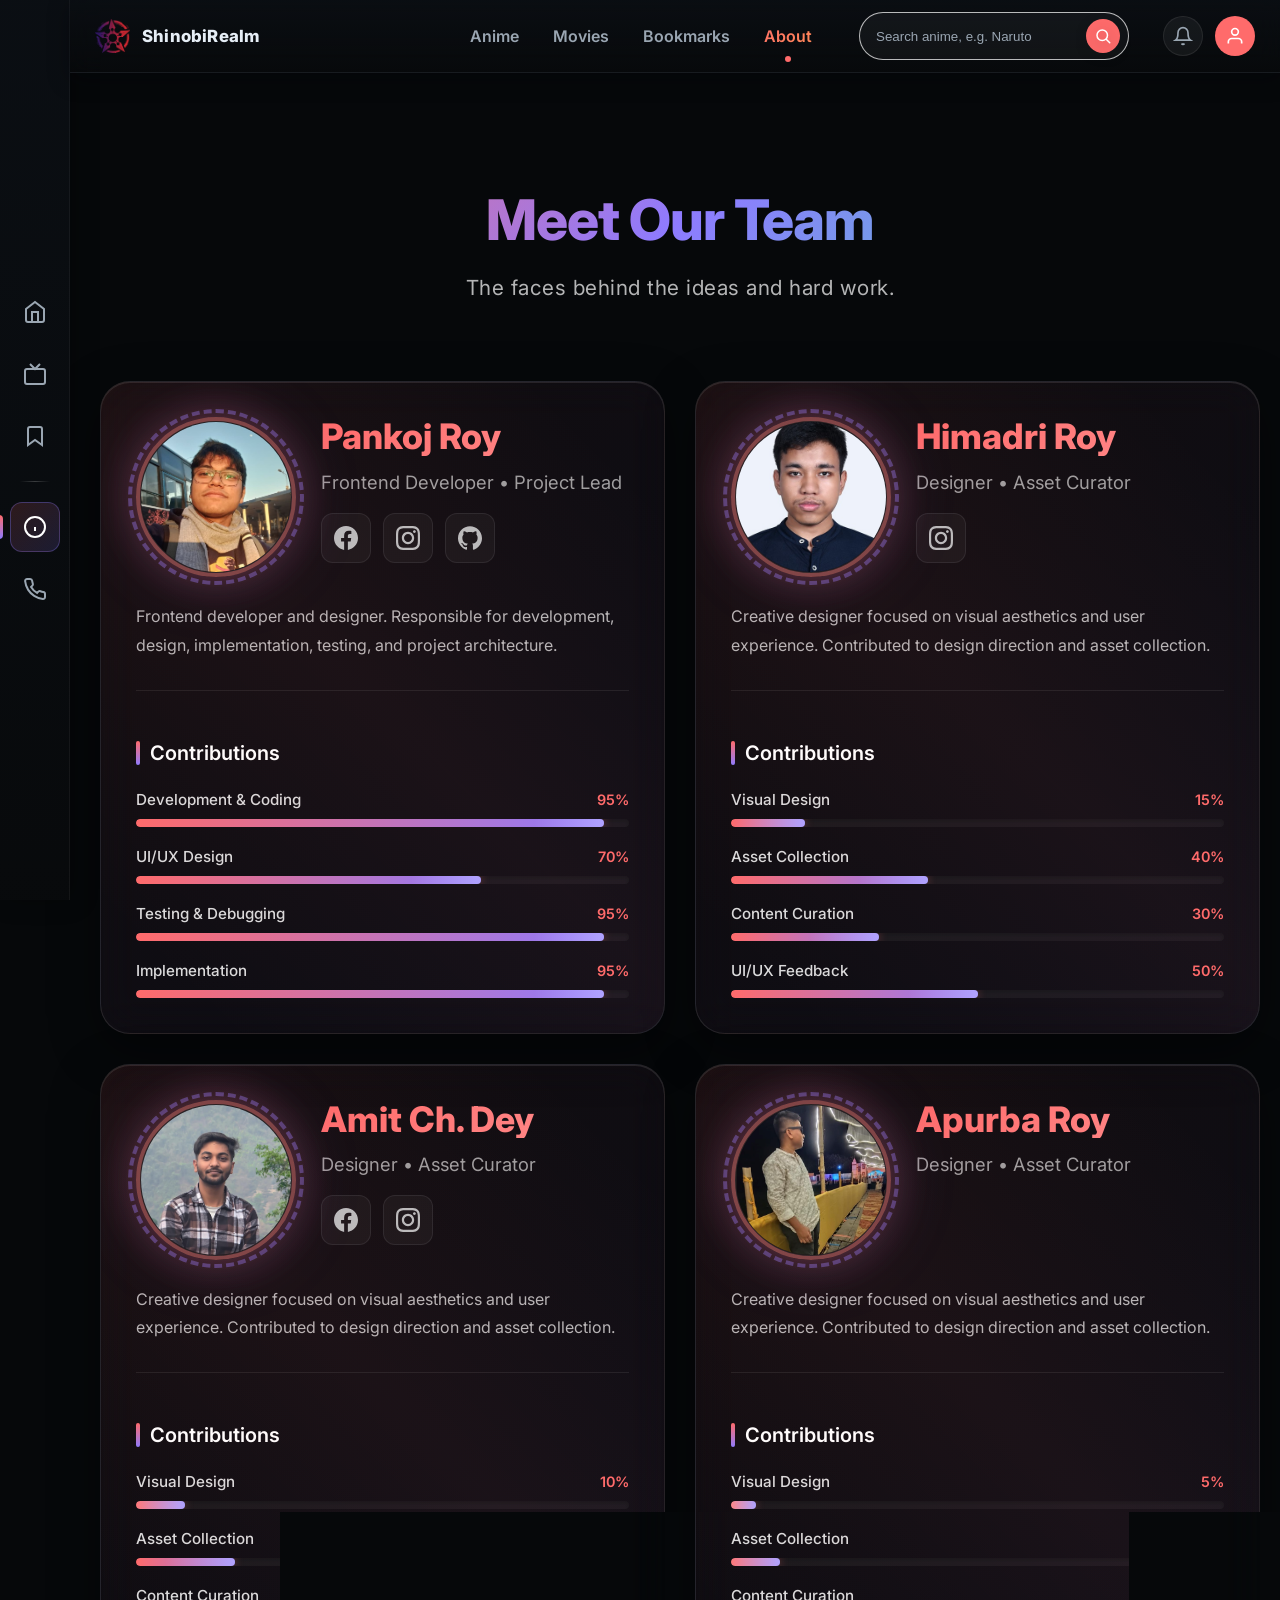
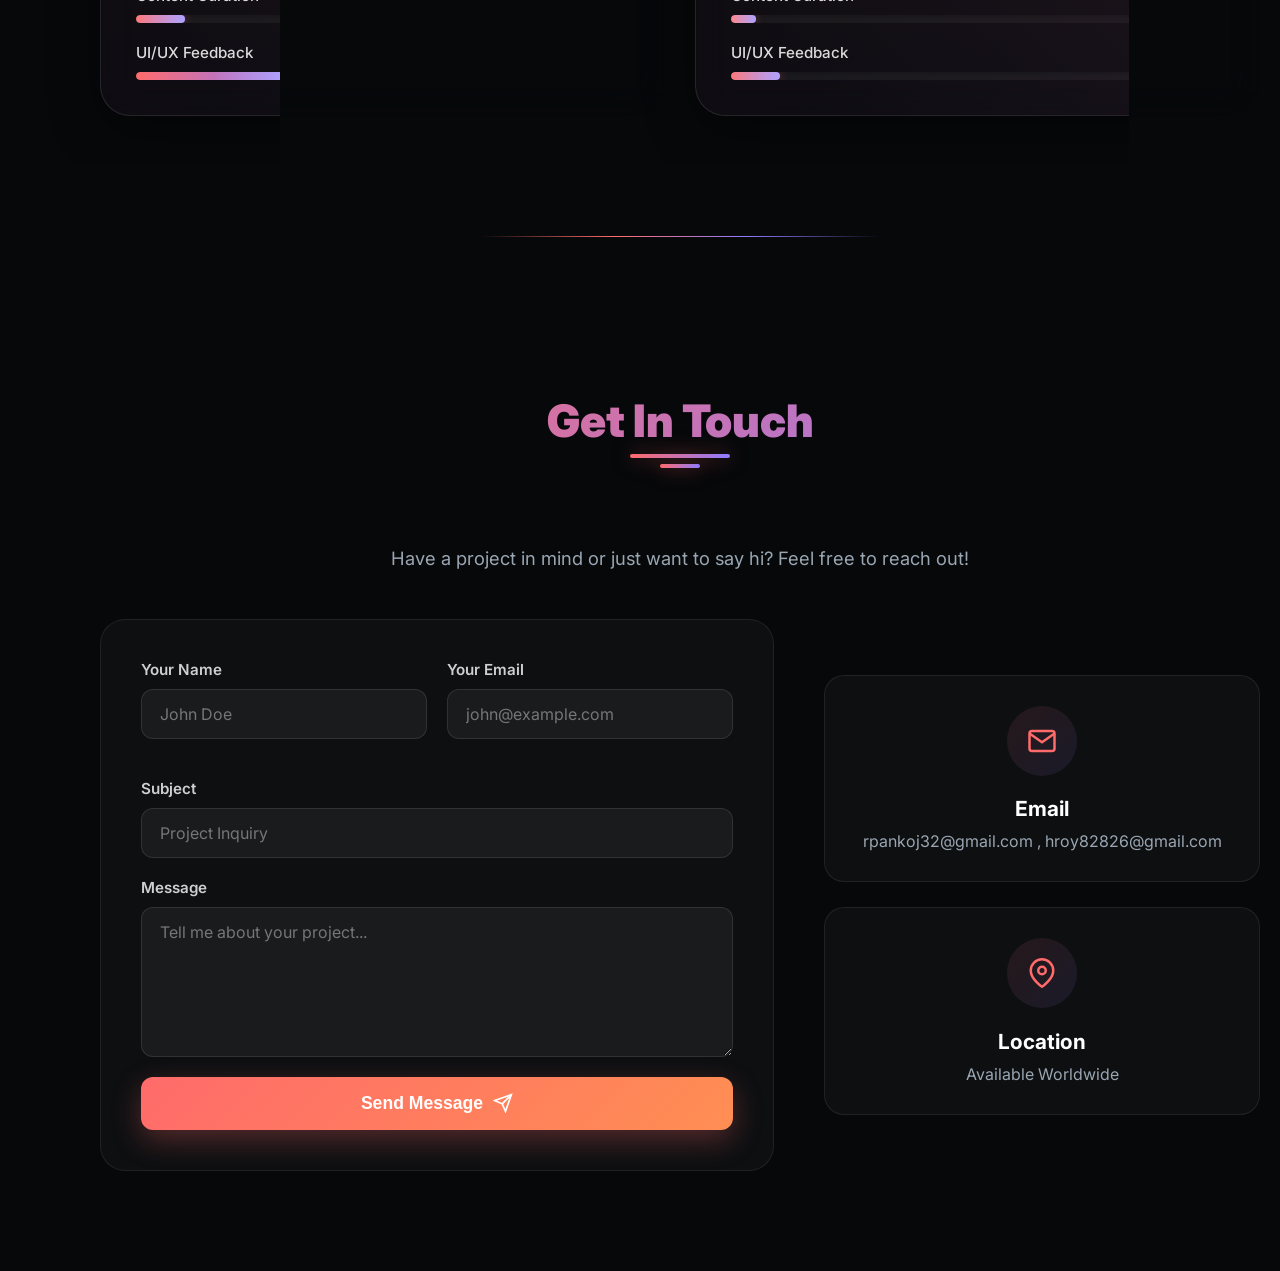
==== about.html @ 0521f8e1 "anime Website, Frontend almost done , Few changes require" ====
<!DOCTYPE html>
<html lang="en">

<head>
    <meta charset="UTF-8">
    <meta http-equiv="X-UA-Compatible" content="IE=edge">
    <meta name="viewport" content="width=device-width, initial-scale=1.0">
    <title>Our Team - ShinobiRealm</title>
    <link rel="icon" type="image/" href="./image/favicon.png">
    <link rel="stylesheet" href="styles.css">
    <link rel="preconnect" href="https://fonts.googleapis.com">
    <link rel="preconnect" href="https://fonts.gstatic.com" crossorigin>
    <link href="https://fonts.googleapis.com/css2?family=Inter:wght@300;400;600;800&display=swap" rel="stylesheet">
</head>

<body>
    <!-- Loading Screen -->
    <div class="page-loader">
        <div class="loader-content">
            <svg class="loader-pokeball" width="100px" height="100px" viewBox="0 0 100 100"
                xmlns="http://www.w3.org/2000/svg">
                <g class="pokeball_group">
                    <path d="M 10 50 A 40 40 0 0 1 90 50 L 10 50" fill="#f44336" stroke="#212121" stroke-width="4" />
                    <path d="M 10 50 A 40 40 0 0 0 90 50 L 10 50" fill="#ffffff" stroke="#212121" stroke-width="4" />
                    <circle cx="50" cy="50" r="14" fill="#ffffff" stroke="#212121" stroke-width="4"></circle>
                    <circle class="flash" cx="50" cy="50" r="7" stroke="#212121" stroke-width="1.5"></circle>
                </g>
            </svg>
            <p class="loader-text">Loading...</p>
        </div>
        <div class="progress-indicator">
            <span class="progress-text">0%</span>
        </div>
    </div>

    <!-- Left Sidebar Navigation -->
    <aside class="sidebar" role="navigation" aria-label="Sidebar Navigation">
        <button class="sidebar-icon" data-section="hero" aria-label="Home" title="Home">
            <svg viewBox="0 0 24 24" width="24" height="24" fill="none" stroke="currentColor" stroke-width="2">
                <path d="M3 9l9-7 9 7v11a2 2 0 0 1-2 2H5a2 2 0 0 1-2-2z"></path>
                <polyline points="9 22 9 12 15 12 15 22"></polyline>
            </svg>
            <span class="sidebar-text">Home</span>
        </button>
        <button class="sidebar-icon" data-section="movies" aria-label="Movies" title="Movies">
            <svg viewBox="0 0 24 24" width="24" height="24" fill="none" stroke="currentColor" stroke-width="2">
                <rect x="2" y="7" width="20" height="15" rx="2" ry="2"></rect>
                <polyline points="17 2 12 7 7 2"></polyline>
            </svg>
            <span class="sidebar-text">Movies</span>
        </button>
        <button class="sidebar-icon" data-section="bookmarks" aria-label="Bookmarks" title="Bookmarks">
            <svg viewBox="0 0 24 24" width="24" height="24" fill="none" stroke="currentColor" stroke-width="2">
                <path d="M19 21l-7-5-7 5V5a2 2 0 0 1 2-2h10a2 2 0 0 1 2 2z"></path>
            </svg>
            <span class="sidebar-text">Bookmarks</span>
        </button>
        <div class="sidebar-divider"></div>
        <button class="sidebar-icon active" data-section="about" aria-label="About" title="About">
            <svg viewBox="0 0 24 24" width="24" height="24" fill="none" stroke="currentColor" stroke-width="2">
                <circle cx="12" cy="12" r="10"></circle>
                <line x1="12" y1="16" x2="12" y2="12"></line>
                <line x1="12" y1="8" x2="12.01" y2="8"></line>
            </svg>
            <span class="sidebar-text">About</span>
        </button>
        <button class="sidebar-icon" data-section="contact" aria-label="Contact" title="Contact">
            <svg viewBox="0 0 24 24" width="24" height="24" fill="none" stroke="currentColor" stroke-width="2">
                <path
                    d="M22 16.92v3a2 2 0 0 1-2.18 2 19.79 19.79 0 0 1-8.63-3.07 19.5 19.5 0 0 1-6-6 19.79 19.79 0 0 1-3.07-8.67A2 2 0 0 1 4.11 2h3a2 2 0 0 1 2 1.72 12.84 12.84 0 0 0 .7 2.81 2 2 0 0 1-.45 2.11L8.09 9.91a16 16 0 0 0 6 6l1.27-1.27a2 2 0 0 1 2.11-.45 12.84 12.84 0 0 0 2.81.7A2 2 0 0 1 22 16.92z">
                </path>
            </svg>
            <span class="sidebar-text">Contact</span>
        </button>
    </aside>

    <!-- Mobile Overlay -->
    <div class="mobile-overlay"></div>

    <header class="site-header" role="banner">
        <div class="header-inner">
            <!-- Hamburger Menu Button -->
            <button class="hamburger-menu" aria-label="Menu">
                <span></span>
                <span></span>
                <span></span>
            </button>

            <div class="brand">
                <div class="logo" aria-hidden="true">
                    <img src="./image/Icon.png" alt="">
                </div>
                <div class="site-title">
                    <span class="name">ShinobiRealm</span>
                </div>
            </div>

            <nav class="header-nav" role="navigation" aria-label="Main Navigation">
                <ul class="nav-list">
                    <li><a href="index.html" class="nav-btn">Anime</a></li>
                    <li><a href="movies.html" class="nav-btn">Movies</a></li>
                    <li><a href="bookmarks.html" class="nav-btn">Bookmarks</a></li>
                    <li><a href="about.html" class="nav-btn active">About</a></li>
                </ul>
            </nav>

            <div class="search-area">
                <form id="searchForm" class="search-form" role="search" aria-label="Search anime">
                    <label for="searchInput" class="visually-hidden">Search anime</label>
                    <input id="searchInput" name="q" type="search" placeholder="Search anime, e.g. Naruto"
                        autocomplete="off">
                    <button type="submit" class="search-btn" aria-label="Search">
                        <svg viewBox="0 0 24 24" width="18" height="18" fill="none" stroke="currentColor"
                            stroke-width="2" stroke-linecap="round" stroke-linejoin="round">
                            <circle cx="11" cy="11" r="7"></circle>
                            <line x1="21" y1="21" x2="16.65" y2="16.65"></line>
                        </svg>
                    </button>
                </form>
            </div>

            <div class="header-icons">
                <button class="header-icon-btn" aria-label="Notifications">
                    <svg viewBox="0 0 24 24" width="20" height="20" fill="none" stroke="currentColor" stroke-width="2">
                        <path d="M18 8A6 6 0 0 0 6 8c0 7-3 9-3 9h18s-3-2-3-9"></path>
                        <path d="M13.73 21a2 2 0 0 1-3.46 0"></path>
                    </svg>
                </button>
                <button class="header-icon-btn user-avatar" aria-label="User Profile">
                    <svg viewBox="0 0 24 24" width="20" height="20" fill="none" stroke="currentColor" stroke-width="2">
                        <path d="M20 21v-2a4 4 0 0 0-4-4H8a4 4 0 0 0-4 4v2"></path>
                        <circle cx="12" cy="7" r="4"></circle>
                    </svg>
                </button>
            </div>
        </div>
    </header>

    <!-- Main Content -->
    <main class="about-page-new">
        <!-- SVG Gradients -->
        <svg width="0" height="0" style="position: absolute;">
            <defs>
                <linearGradient id="devGradient" x1="0%" y1="0%" x2="100%" y2="100%">
                    <stop offset="0%" style="stop-color:#ff6b6b;stop-opacity:1" />
                    <stop offset="100%" style="stop-color:#ff8e53;stop-opacity:1" />
                </linearGradient>
                <linearGradient id="aiGradient" x1="0%" y1="0%" x2="100%" y2="100%">
                    <stop offset="0%" style="stop-color:#8e7bff;stop-opacity:1" />
                    <stop offset="100%" style="stop-color:#6b5bff;stop-opacity:1" />
                </linearGradient>
            </defs>
        </svg>

        <!-- Hero Section -->
        <section class="profile-hero">
            <div class="profile-container">
                <!-- Team Heading -->
                <div class="team-heading">
                    <h2 class="team-title">Meet Our Team</h2>
                    <p class="team-subtitle">The faces behind the ideas and hard work.</p>
                </div>

                <div class="profile-card">
                    <!-- Top Section: Avatar + Name/Role + Social -->
                    <div class="profile-header">
                        <div class="profile-avatar">
                            <div class="avatar-ring"></div>
                            <div class="avatar-ring-2"></div>
                            <img src="./image/profile.jpg" alt="Pankoj Roy" class="avatar-img">
                        </div>
                        <div class="profile-info">
                            <h1 class="profile-name">Pankoj Roy</h1>
                            <p class="profile-role">Frontend Developer • Project Lead</p>
                            <div class="profile-socials">
                                <a href="https://www.facebook.com/share/19voPLTj8J/" target="_blank"
                                    class="social-icon facebook" aria-label="Facebook">
                                    <svg width="24" height="24" viewBox="0 0 24 24" fill="currentColor">
                                        <path
                                            d="M24 12.073c0-6.627-5.373-12-12-12s-12 5.373-12 12c0 5.99 4.388 10.954 10.125 11.854v-8.385H7.078v-3.47h3.047V9.43c0-3.007 1.792-4.669 4.533-4.669 1.312 0 2.686.235 2.686.235v2.953H15.83c-1.491 0-1.956.925-1.956 1.874v2.25h3.328l-.532 3.47h-2.796v8.385C19.612 23.027 24 18.062 24 12.073z" />
                                    </svg>
                                </a>
                                <a href="https://www.instagram.com/rpankoj32?igsh=cHp5Ymx5MGNkdjFz&utm_source=ig_contact_invite"
                                    target="_blank" class="social-icon instagram" aria-label="Instagram">
                                    <svg width="24" height="24" viewBox="0 0 24 24" fill="currentColor">
                                        <path
                                            d="M12 2.163c3.204 0 3.584.012 4.85.07 3.252.148 4.771 1.691 4.919 4.919.058 1.265.069 1.645.069 4.849 0 3.205-.012 3.584-.069 4.849-.149 3.225-1.664 4.771-4.919 4.919-1.266.058-1.644.07-4.85.07-3.204 0-3.584-.012-4.849-.07-3.26-.149-4.771-1.699-4.919-4.92-.058-1.265-.07-1.644-.07-4.849 0-3.204.013-3.583.07-4.849.149-3.227 1.664-4.771 4.919-4.919 1.266-.057 1.645-.069 4.849-.069zm0-2.163c-3.259 0-3.667.014-4.947.072-4.358.2-6.78 2.618-6.98 6.98-.059 1.281-.073 1.689-.073 4.948 0 3.259.014 3.668.072 4.948.2 4.358 2.618 6.78 6.98 6.98 1.281.058 1.689.072 4.948.072 3.259 0 3.668-.014 4.948-.072 4.354-.2 6.782-2.618 6.979-6.98.059-1.28.073-1.689.073-4.948 0-3.259-.014-3.667-.072-4.947-.196-4.354-2.617-6.78-6.979-6.98-1.281-.059-1.69-.073-4.949-.073zm0 5.838c-3.403 0-6.162 2.759-6.162 6.162s2.759 6.163 6.162 6.163 6.162-2.759 6.162-6.163c0-3.403-2.759-6.162-6.162-6.162zm0 10.162c-2.209 0-4-1.79-4-4 0-2.209 1.791-4 4-4s4 1.791 4 4c0 2.21-1.791 4-4 4zm6.406-11.845c-.796 0-1.441.645-1.441 1.44s.645 1.44 1.441 1.44c.795 0 1.439-.645 1.439-1.44s-.644-1.44-1.439-1.44z" />
                                    </svg>
                                </a>
                                <a href="https://github.com/Uchiha-Itachi001" target="_blank"
                                    class="social-icon git-hub" aria-label="Facebook">
                                    <svg width="24" height="24" viewBox="0 0 24 24" fill="currentColor"
                                        aria-hidden="true" xmlns="http://www.w3.org/2000/svg">
                                        <path
                                            d="M12 .297C5.373.297 0 5.67 0 12.297c0 5.302 3.438 9.8 8.205 11.387.6.113.82-.258.82-.577 0-.285-.01-1.04-.015-2.04-3.338.724-4.042-1.61-4.042-1.61-.546-1.387-1.333-1.757-1.333-1.757-1.089-.744.083-.729.083-.729 1.205.084 1.84 1.236 1.84 1.236 1.07 1.835 2.809 1.305 3.495.998.108-.776.418-1.305.762-1.605-2.665-.3-5.467-1.335-5.467-5.93 0-1.31.468-2.381 1.235-3.221-.135-.303-.54-1.523.105-3.176 0 0 1.005-.322 3.3 1.23.96-.267 1.98-.399 3-.405 1.02.006 2.04.138 3 .405 2.28-1.552 3.285-1.23 3.285-1.23.645 1.653.24 2.873.12 3.176.765.84 1.23 1.911 1.23 3.221 0 4.61-2.805 5.625-5.475 5.92.429.369.81 1.096.81 2.21 0 1.595-.015 2.877-.015 3.268 0 .319.21.694.825.577C20.565 22.093 24 17.597 24 12.297 24 5.67 18.627.297 12 .297z" />
                                    </svg>

                                </a>
                            </div>
                        </div>
                    </div>

                    <!-- Bio Section -->
                    <div class="profile-bio">
                        Frontend developer and designer. Responsible for development, design, implementation,
                        testing, and project architecture.
                    </div>

                    <!-- Contributions Section with Animated Bars -->
                    <div class="contribution-bars">
                        <h3 class="contribution-title">Contributions</h3>
                        <div class="expertise-item">
                            <div class="expertise-label">
                                <span>Development & Coding</span>
                                <span class="expertise-percent">95%</span>
                            </div>
                            <div class="expertise-bar">
                                <div class="expertise-fill" data-width="95"></div>
                            </div>
                        </div>
                        <div class="expertise-item">
                            <div class="expertise-label">
                                <span>UI/UX Design</span>
                                <span class="expertise-percent">70%</span>
                            </div>
                            <div class="expertise-bar">
                                <div class="expertise-fill" data-width="70"></div>
                            </div>
                        </div>
                        <div class="expertise-item">
                            <div class="expertise-label">
                                <span>Testing & Debugging</span>
                                <span class="expertise-percent">95%</span>
                            </div>
                            <div class="expertise-bar">
                                <div class="expertise-fill" data-width="95"></div>
                            </div>
                        </div>
                        <div class="expertise-item">
                            <div class="expertise-label">
                                <span>Implementation</span>
                                <span class="expertise-percent">95%</span>
                            </div>
                            <div class="expertise-bar">
                                <div class="expertise-fill" data-width="95"></div>
                            </div>
                        </div>
                    </div>
                </div>

                <!-- Second Team Member Card -->
                <div class="profile-card">
                    <!-- Top Section: Avatar + Name/Role -->
                    <div class="profile-header">
                        <div class="profile-avatar">
                            <div class="avatar-ring"></div>
                            <div class="avatar-ring-2"></div>
                            <img src="./image/Profile2.jpg" alt="Himadri Roy" class="avatar-img">
                        </div>
                        <div class="profile-info">
                            <h1 class="profile-name">Himadri Roy</h1>
                            <p class="profile-role">Designer • Asset Curator</p>
                            <div class="profile-socials">

                                <a href="https://www.instagram.com/royhimadri076/?__pwa=1" target="_blank"
                                    class="social-icon instagram" aria-label="Instagram">
                                    <svg width="24" height="24" viewBox="0 0 24 24" fill="currentColor">
                                        <path
                                            d="M12 2.163c3.204 0 3.584.012 4.85.07 3.252.148 4.771 1.691 4.919 4.919.058 1.265.069 1.645.069 4.849 0 3.205-.012 3.584-.069 4.849-.149 3.225-1.664 4.771-4.919 4.919-1.266.058-1.644.07-4.85.07-3.204 0-3.584-.012-4.849-.07-3.26-.149-4.771-1.699-4.919-4.92-.058-1.265-.07-1.644-.07-4.849 0-3.204.013-3.583.07-4.849.149-3.227 1.664-4.771 4.919-4.919 1.266-.057 1.645-.069 4.849-.069zm0-2.163c-3.259 0-3.667.014-4.947.072-4.358.2-6.78 2.618-6.98 6.98-.059 1.281-.073 1.689-.073 4.948 0 3.259.014 3.668.072 4.948.2 4.358 2.618 6.78 6.98 6.98 1.281.058 1.689.072 4.948.072 3.259 0 3.668-.014 4.948-.072 4.354-.2 6.782-2.618 6.979-6.98.059-1.28.073-1.689.073-4.948 0-3.259-.014-3.667-.072-4.947-.196-4.354-2.617-6.78-6.979-6.98-1.281-.059-1.69-.073-4.949-.073zm0 5.838c-3.403 0-6.162 2.759-6.162 6.162s2.759 6.163 6.162 6.163 6.162-2.759 6.162-6.163c0-3.403-2.759-6.162-6.162-6.162zm0 10.162c-2.209 0-4-1.79-4-4 0-2.209 1.791-4 4-4s4 1.791 4 4c0 2.21-1.791 4-4 4zm6.406-11.845c-.796 0-1.441.645-1.441 1.44s.645 1.44 1.441 1.44c.795 0 1.439-.645 1.439-1.44s-.644-1.44-1.439-1.44z" />
                                    </svg>
                                </a>
                            </div>
                        </div>
                    </div>

                    <!-- Bio Section -->
                    <div class="profile-bio">
                        <p>Creative designer focused on visual aesthetics and user experience. Contributed to design
                            direction and asset collection.</p>
                    </div>

                    <!-- Contributions Section with Animated Bars -->
                    <div class="contribution-bars">
                        <h3 class="contribution-title">Contributions</h3>
                        <div class="expertise-item">
                            <div class="expertise-label">
                                <span>Visual Design</span>
                                <span class="expertise-percent">15%</span>
                            </div>
                            <div class="expertise-bar">
                                <div class="expertise-fill" data-width="15"></div>
                            </div>
                        </div>
                        <div class="expertise-item">
                            <div class="expertise-label">
                                <span>Asset Collection</span>
                                <span class="expertise-percent">40%</span>
                            </div>
                            <div class="expertise-bar">
                                <div class="expertise-fill" data-width="40"></div>
                            </div>
                        </div>
                        <div class="expertise-item">
                            <div class="expertise-label">
                                <span>Content Curation</span>
                                <span class="expertise-percent">30%</span>
                            </div>
                            <div class="expertise-bar">
                                <div class="expertise-fill" data-width="30"></div>
                            </div>
                        </div>
                        <div class="expertise-item">
                            <div class="expertise-label">
                                <span>UI/UX Feedback</span>
                                <span class="expertise-percent">50%</span>
                            </div>
                            <div class="expertise-bar">
                                <div class="expertise-fill" data-width="50"></div>
                            </div>
                        </div>
                    </div>
                </div>
                <div class="profile-card">
                    <!-- Top Section: Avatar + Name/Role -->
                    <div class="profile-header">
                        <div class="profile-avatar">
                            <div class="avatar-ring"></div>
                            <div class="avatar-ring-2"></div>
                            <img src="./image/profile3.jpg" alt="Himadri Roy" class="avatar-img">
                        </div>
                        <div class="profile-info">
                            <h1 class="profile-name">Amit Ch. Dey</h1>
                            <p class="profile-role">Designer • Asset Curator</p>
                            <div class="profile-socials">
                                <a href="https://www.facebook.com/share/1BHLpnGyD9/" target="_blank"
                                    class="social-icon facebook" aria-label="Facebook">
                                    <svg width="24" height="24" viewBox="0 0 24 24" fill="currentColor">
                                        <path
                                            d="M24 12.073c0-6.627-5.373-12-12-12s-12 5.373-12 12c0 5.99 4.388 10.954 10.125 11.854v-8.385H7.078v-3.47h3.047V9.43c0-3.007 1.792-4.669 4.533-4.669 1.312 0 2.686.235 2.686.235v2.953H15.83c-1.491 0-1.956.925-1.956 1.874v2.25h3.328l-.532 3.47h-2.796v8.385C19.612 23.027 24 18.062 24 12.073z" />
                                    </svg>
                                </a>
                                <a href="https://www.instagram.com/__babai__dey__?igsh=MXZ6bXZ6N2xvY3J4MQ=="
                                    target="_blank" class="social-icon instagram" aria-label="Instagram">
                                    <svg width="24" height="24" viewBox="0 0 24 24" fill="currentColor">
                                        <path
                                            d="M12 2.163c3.204 0 3.584.012 4.85.07 3.252.148 4.771 1.691 4.919 4.919.058 1.265.069 1.645.069 4.849 0 3.205-.012 3.584-.069 4.849-.149 3.225-1.664 4.771-4.919 4.919-1.266.058-1.644.07-4.85.07-3.204 0-3.584-.012-4.849-.07-3.26-.149-4.771-1.699-4.919-4.92-.058-1.265-.07-1.644-.07-4.849 0-3.204.013-3.583.07-4.849.149-3.227 1.664-4.771 4.919-4.919 1.266-.057 1.645-.069 4.849-.069zm0-2.163c-3.259 0-3.667.014-4.947.072-4.358.2-6.78 2.618-6.98 6.98-.059 1.281-.073 1.689-.073 4.948 0 3.259.014 3.668.072 4.948.2 4.358 2.618 6.78 6.98 6.98 1.281.058 1.689.072 4.948.072 3.259 0 3.668-.014 4.948-.072 4.354-.2 6.782-2.618 6.979-6.98.059-1.28.073-1.689.073-4.948 0-3.259-.014-3.667-.072-4.947-.196-4.354-2.617-6.78-6.979-6.98-1.281-.059-1.69-.073-4.949-.073zm0 5.838c-3.403 0-6.162 2.759-6.162 6.162s2.759 6.163 6.162 6.163 6.162-2.759 6.162-6.163c0-3.403-2.759-6.162-6.162-6.162zm0 10.162c-2.209 0-4-1.79-4-4 0-2.209 1.791-4 4-4s4 1.791 4 4c0 2.21-1.791 4-4 4zm6.406-11.845c-.796 0-1.441.645-1.441 1.44s.645 1.44 1.441 1.44c.795 0 1.439-.645 1.439-1.44s-.644-1.44-1.439-1.44z" />
                                    </svg>
                                </a>
                            </div>
                        </div>
                    </div>

                    <!-- Bio Section -->
                    <div class="profile-bio">
                        <p>Creative designer focused on visual aesthetics and user experience. Contributed to design
                            direction and asset collection.</p>
                    </div>

                    <!-- Contributions Section with Animated Bars -->
                    <div class="contribution-bars">
                        <h3 class="contribution-title">Contributions</h3>
                        <div class="expertise-item">
                            <div class="expertise-label">
                                <span>Visual Design</span>
                                <span class="expertise-percent">10%</span>
                            </div>
                            <div class="expertise-bar">
                                <div class="expertise-fill" data-width="10"></div>
                            </div>
                        </div>
                        <div class="expertise-item">
                            <div class="expertise-label">
                                <span>Asset Collection</span>
                                <span class="expertise-percent">20%</span>
                            </div>
                            <div class="expertise-bar">
                                <div class="expertise-fill" data-width="20"></div>
                            </div>
                        </div>
                        <div class="expertise-item">
                            <div class="expertise-label">
                                <span>Content Curation</span>
                                <span class="expertise-percent">10%</span>
                            </div>
                            <div class="expertise-bar">
                                <div class="expertise-fill" data-width="10"></div>
                            </div>
                        </div>
                        <div class="expertise-item">
                            <div class="expertise-label">
                                <span>UI/UX Feedback</span>
                                <span class="expertise-percent">30%</span>
                            </div>
                            <div class="expertise-bar">
                                <div class="expertise-fill" data-width="30"></div>
                            </div>
                        </div>
                    </div>
                </div>
                <div class="profile-card">
                    <!-- Top Section: Avatar + Name/Role -->
                    <div class="profile-header">
                        <div class="profile-avatar">
                            <div class="avatar-ring"></div>
                            <div class="avatar-ring-2"></div>
                            <img src="./image/profile4.jpg" alt="Himadri Roy" class="avatar-img">
                        </div>
                        <div class="profile-info">
                            <h1 class="profile-name">Apurba Roy</h1>
                            <p class="profile-role">Designer • Asset Curator</p>
                            <div class="profile-socials">

                            </div>
                        </div>
                    </div>

                    <!-- Bio Section -->
                    <div class="profile-bio">
                        <p>Creative designer focused on visual aesthetics and user experience. Contributed to design
                            direction and asset collection.</p>
                    </div>

                    <!-- Contributions Section with Animated Bars -->
                    <div class="contribution-bars">
                        <h3 class="contribution-title">Contributions</h3>
                        <div class="expertise-item">
                            <div class="expertise-label">
                                <span>Visual Design</span>
                                <span class="expertise-percent">5%</span>
                            </div>
                            <div class="expertise-bar">
                                <div class="expertise-fill" data-width="5"></div>
                            </div>
                        </div>
                        <div class="expertise-item">
                            <div class="expertise-label">
                                <span>Asset Collection</span>
                                <span class="expertise-percent">10%</span>
                            </div>
                            <div class="expertise-bar">
                                <div class="expertise-fill" data-width="10"></div>
                            </div>
                        </div>
                        <div class="expertise-item">
                            <div class="expertise-label">
                                <span>Content Curation</span>
                                <span class="expertise-percent">5%</span>
                            </div>
                            <div class="expertise-bar">
                                <div class="expertise-fill" data-width="5"></div>
                            </div>
                        </div>
                        <div class="expertise-item">
                            <div class="expertise-label">
                                <span>UI/UX Feedback</span>
                                <span class="expertise-percent">10%</span>
                            </div>
                            <div class="expertise-bar">
                                <div class="expertise-fill" data-width="10"></div>
                            </div>
                        </div>
                    </div>
                </div>


            </div>
        </section>

        <!-- Divider -->
        <div class="section-divider"></div>



        <!-- Contact Section -->
        <section class="contact-section">
            <div class="profile-container">
                <h2 class="section-heading">Get In Touch</h2>
                <p class="contact-subtitle">Have a project in mind or just want to say hi? Feel free to reach out!</p>

                <div class="contact-wrapper">
                    <form class="contact-form" id="contactForm">
                        <div class="form-row">
                            <div class="form-group">
                                <label for="name">Your Name</label>
                                <input type="text" id="name" name="name" placeholder="John Doe" required>
                            </div>
                            <div class="form-group">
                                <label for="email">Your Email</label>
                                <input type="email" id="email" name="email" placeholder="john@example.com" required>
                            </div>
                        </div>

                        <div class="form-group">
                            <label for="subject">Subject</label>
                            <input type="text" id="subject" name="subject" placeholder="Project Inquiry" required>
                        </div>

                        <div class="form-group">
                            <label for="message">Message</label>
                            <textarea id="message" name="message" rows="6" placeholder="Tell me about your project..."
                                required></textarea>
                        </div>

                        <button type="submit" class="submit-btn">
                            <span>Send Message</span>
                            <svg width="20" height="20" viewBox="0 0 24 24" fill="none" stroke="currentColor"
                                stroke-width="2">
                                <line x1="22" y1="2" x2="11" y2="13"></line>
                                <polygon points="22 2 15 22 11 13 2 9 22 2"></polygon>
                            </svg>
                        </button>
                    </form>

                    <div class="contact-info">
                        <div class="info-card">
                            <div class="info-icon">
                                <svg width="30" height="30" viewBox="0 0 24 24" fill="none" stroke="currentColor"
                                    stroke-width="2">
                                    <path
                                        d="M4 4h16c1.1 0 2 .9 2 2v12c0 1.1-.9 2-2 2H4c-1.1 0-2-.9-2-2V6c0-1.1.9-2 2-2z">
                                    </path>
                                    <polyline points="22,6 12,13 2,6"></polyline>
                                </svg>
                            </div>
                            <h3>Email</h3>
                            <p>rpankoj32@gmail.com , hroy82826@gmail.com</p>
                        </div>

                        <div class="info-card">
                            <div class="info-icon">
                                <svg width="30" height="30" viewBox="0 0 24 24" fill="none" stroke="currentColor"
                                    stroke-width="2">
                                    <path d="M21 10c0 7-9 13-9 13s-9-6-9-13a9 9 0 0 1 18 0z"></path>
                                    <circle cx="12" cy="10" r="3"></circle>
                                </svg>
                            </div>
                            <h3>Location</h3>
                            <p>Available Worldwide</p>
                        </div>

                        <!-- <div class="info-card">
                            <div class="info-icon">
                                <svg width="30" height="30" viewBox="0 0 24 24" fill="none" stroke="currentColor"
                                    stroke-width="2">
                                    <circle cx="12" cy="12" r="10"></circle>
                                    <polyline points="12 6 12 12 16 14"></polyline>
                                </svg>
                            </div>
                            <h3>Response Time</h3>
                            <p>Within 24 hours</p>
                        </div> -->
                    </div>
                </div>
            </div>
        </section>
    </main>

    <script src="About.js"></script>

</body>

</html>
---- styles.css ----
:root {
    --bg: #06080a;
    /* --bg: #0b0f14; */
    --panel: #0f1720;
    --muted: #9aa6b2;
    --accent1: #ff6b6b;
    --accent2: #8e7bff;
    --glass: rgba(255, 255, 255, 0.04);
}

* {
    box-sizing: border-box
}

html,
body {
    height: 100%;
    user-select: none;
}

body {
    margin: 0;
    scroll-behavior: smooth;
    font-family: Inter, system-ui, -apple-system, "Segoe UI", Roboto, "Helvetica Neue", Arial;
    background: linear-gradient(180deg, var(--bg) 0%, #06080a 100%);
    color: #e6eef6;
    -webkit-font-smoothing: antialiased;
    -moz-osx-font-smoothing: grayscale;
    transition: transform 0.6s cubic-bezier(0.4, 0, 0.2, 1), opacity 0.3s ease;
    transform-origin: center center;
}

body.page-transitioning {
    transform: perspective(1200px) translateZ(-150px) scale(0.95);
    opacity: 0.5;
}

/* ============================================
   LOADING SCREEN
   ============================================ */
.page-loader {
    position: fixed;
    top: 0;
    left: 0;
    width: 100%;
    height: 100%;
    background: linear-gradient(180deg, var(--bg) 0%, #06080a 100%);
    display: flex;
    align-items: center;
    justify-content: center;
    z-index: 9999;
    opacity: 1;
    transition: opacity 0.5s ease, visibility 0.5s ease;
}

.page-loader.hidden {
    opacity: 0;
    visibility: hidden;
    pointer-events: none;
}

.loader-content {
    text-align: center;
}

.loader-pokeball {
    filter: drop-shadow(0 10px 30px rgba(244, 67, 54, 0.3));
    margin-bottom: 20px;
}

.pokeball_group {
    animation: wiggle 1.25s ease-in-out infinite;
    transform-origin: 50% 90%;
}

.flash {
    animation: flash_anim 1.25s linear infinite;
    animation-delay: 0.5s;
}

@keyframes wiggle {
    0% {
        transform: rotate(0deg);
    }

    20% {
        transform: rotate(-12deg);
    }

    40% {
        transform: rotate(10deg);
    }

    60% {
        transform: rotate(-8deg);
    }

    80% {
        transform: rotate(4deg);
    }

    100% {
        transform: rotate(0deg);
    }
}

@keyframes flash_anim {

    0%,
    90% {
        fill: #fdd835;
    }

    95%,
    100% {
        fill: #fff;
    }
}

.loader-spinner {
    width: 50px;
    height: 50px;
    margin: 0 auto 20px;
    border: 4px solid rgba(255, 107, 107, 0.2);
    border-top: 4px solid var(--accent1);
    border-radius: 50%;
    animation: spin 1s linear infinite;
}

@keyframes spin {
    0% {
        transform: rotate(0deg);
    }

    100% {
        transform: rotate(360deg);
    }
}

.loader-text {
    color: var(--muted);
    font-size: 14px;
    font-weight: 500;
    letter-spacing: 1px;
    animation: pulse 1.5s ease-in-out infinite;
}

@keyframes pulse {

    0%,
    100% {
        opacity: 0.6;
    }

    50% {
        opacity: 1;
    }
}

.progress-indicator {
    position: absolute;
    bottom: 40px;
    right: 40px;
    background: rgba(255, 107, 107, 0.1);
    border: 2px solid var(--accent1);
    padding: 12px 24px;
    border-radius: 30px;
    backdrop-filter: blur(10px);
    box-shadow: 0 4px 15px rgba(255, 107, 107, 0.2);
}

.progress-text {
    font-size: 16px;
    font-weight: 700;
    background: linear-gradient(135deg, var(--accent1), #ff8e53);
    -webkit-background-clip: text;
    -webkit-text-fill-color: transparent;
    background-clip: text;
    letter-spacing: 0.5px;
}

/* ============================================
   CUSTOM SCROLLBAR DESIGN
   ============================================ */
/* For Webkit browsers (Chrome, Safari, Edge) */
::-webkit-scrollbar {
    width: 12px;
    height: 12px;
}

::-webkit-scrollbar-track {
    background: #0a0e12;
    border-left: 1px solid rgba(255, 255, 255, 0.05);
}

::-webkit-scrollbar-thumb {
    background: linear-gradient(180deg, var(--accent1), var(--accent2));
    border-radius: 6px;
    border: 2px solid #0a0e12;
    transition: all 0.3s ease;
}

::-webkit-scrollbar-thumb:hover {
    background: linear-gradient(180deg, #ff8585, #a895ff);
    border-color: rgba(255, 255, 255, 0.1);
}

::-webkit-scrollbar-thumb:active {
    background: linear-gradient(180deg, #ff5252, #7b5fff);
}

/* For Firefox */
* {
    scrollbar-width: thin;
    scrollbar-color: var(--accent1) #0a0e12;
}

/* ============================================
   HEADER & NAVIGATION
   ============================================ */
.site-header {
    position: fixed;
    top: 0;
    left: 0;
    right: 0;
    z-index: 40;
    backdrop-filter: blur(12px);
    background: linear-gradient(180deg, rgba(11, 15, 20, 0.85), rgba(10, 12, 14, 0.5));
    box-shadow: 0 6px 20px rgba(2, 6, 10, 0.4);
    border-bottom: 1px solid rgba(255, 255, 255, 0.06);
    animation: slideDown .6s cubic-bezier(.2, .9, .2, 1) both;
    margin-left: 70px;
    /* Adjusted for sidebar */
}

.header-inner {
    max-width: 1200px;
    margin: 0 auto;
    padding: 12px 20px;
    display: flex;
    gap: 20px;
    align-items: center;
}

.brand {
    display: flex;
    align-items: center;
    gap: 12px
}

.logo {
    display: flex;
    align-items: center;
    justify-content: center;
}

.logo img {
    width: 35px;
}

.site-title {
    display: flex;
    flex-direction: column;
    line-height: 1
}

.name {
    font-weight: 800;
    font-size: 1.05rem;
    letter-spacing: 0.2px
}

.tag {
    font-size: 0.72rem;
    color: var(--muted);
    margin-top: 2px
}

.header-nav {
    margin-left: auto
}

.nav-list {
    display: flex;
    list-style: none;
    margin: 0;
    padding: 0;
    gap: 8px;
    align-items: center
}

.nav-btn {
    background: transparent;
    border: 1px solid transparent;
    color: var(--muted);
    padding: 8px 12px;
    border-radius: 8px;
    cursor: pointer;
    font-weight: 600;
    text-decoration: none;
    display: inline-block;
    transition: all 0.3s cubic-bezier(0.4, 0, 0.2, 1);
}

.nav-btn:hover {
    color: var(--accent2);
    background: linear-gradient(90deg, rgba(142, 123, 255, 0.06), rgba(255, 107, 107, 0.03));
    transform: translateY(-2px);
    box-shadow: 0 6px 18px rgba(0, 0, 0, 0.4);
}

.nav-btn.active {
    background: linear-gradient(135deg, var(--accent1), #ff8e53);
    -webkit-background-clip: text;
    -webkit-text-fill-color: transparent;
    background-clip: text;
    color: #fff;
    /* Fallback for non-webkit */
    position: relative;
}

.nav-btn.active::after {
    content: '';
    position: absolute;
    bottom: -8px;
    left: 50%;
    transform: translateX(-50%);
    width: 6px;
    height: 6px;
    background: var(--accent1);
    border-radius: 50%;
}


.search-area {
    margin-left: 14px
}

.search-form {
    display: flex;
    align-items: center;
    background: var(--glass);
    border-radius: 999px;
    padding: 6px;
    border: 1px solid rgba(255, 255, 255, 0.708);
    transition: box-shadow .18s ease
}

.search-form:focus-within {
    box-shadow: 0 6px 30px rgba(142, 123, 255, 0.08)
}

.search-form input {
    background: transparent;
    border: 0;
    color: inherit;
    padding: 8px 10px;
    width: 220px;
    outline: none;
    font-weight: 500
}

.search-form input::placeholder {
    color: var(--muted)
}

.search-btn {
    background-color: var(--accent1);
    border: 0;
    padding: 8px;
    border-radius: 999px;
    display: flex;
    align-items: center;
    justify-content: center;
    color: white;
    margin-right: 2px;
    cursor: pointer
}

.search-btn svg {
    filter: drop-shadow(0 4px 10px rgba(0, 0, 0, 0.5))
}

.visually-hidden {
    position: absolute !important;
    height: 1px;
    width: 1px;
    overflow: hidden;
    clip: rect(1px, 1px, 1px, 1px);
    white-space: nowrap
}

.header-icons {
    display: flex;
    align-items: center;
    gap: 12px;
    margin-left: 14px;
}

.header-icon-btn {
    width: 40px;
    height: 40px;
    background: rgba(255, 255, 255, 0.05);
    border: 1px solid rgba(255, 255, 255, 0.08);
    border-radius: 50%;
    display: flex;
    align-items: center;
    justify-content: center;
    cursor: pointer;
    color: var(--muted);
    transition: all 0.3s ease;
}

.header-icon-btn:hover {
    background: rgba(255, 255, 255, 0.1);
    color: #fff;
    transform: scale(1.05);
}

.user-avatar {
    background-color: var(--accent1);
    border-color: transparent;
    color: #fff;
}

/* Animations */
@keyframes slideDown {
    from {
        transform: translateY(-16px);
        opacity: 0
    }

    to {
        transform: none;
        opacity: 1
    }
}

@keyframes logoFloat {
    0% {
        transform: translateY(0) rotate(0)
    }

    50% {
        transform: translateY(-4px) rotate(2deg)
    }

    100% {
        transform: translateY(0) rotate(0)
    }
}

/* small helper for main area */
.site-main {
    max-width: 100%;
    margin: 0;
    padding: 0;
}

/* ============================================
   HERO SLIDER SECTION
   ============================================ */
.hero-slider {
    position: relative;
    width: 100%;
    height: 100vh;
    overflow: hidden;
    background: #000;
}

.slider-container {
    position: relative;
    width: 100%;
    height: 100%;
}

.slide {
    position: absolute;
    top: 0;
    left: 0;
    width: 100%;
    height: 100%;
    opacity: 0;
    pointer-events: none;
    transition: opacity 0.8s ease-in-out;
}

.slide.active {
    opacity: 1;
    pointer-events: auto;
}

.slide-bg {
    position: absolute;
    top: 0;
    left: 0;
    width: 100%;
    height: 100%;
    background-size: cover;
    background-position: center;
    background-repeat: no-repeat;
    transform: scale(1);
    transition: transform 8s ease-out;
}

.slide.active .slide-bg {
    animation: slowZoom 8s ease-out forwards;
}

@keyframes slowZoom {
    from {
        transform: scale(1);
    }

    to {
        transform: scale(1.08);
    }
}

/* Dark overlay for readability */
.slide-overlay {
    position: absolute;
    top: 0;
    left: 0;
    width: 100%;
    height: 100%;
    background: linear-gradient(to right, rgba(0, 0, 0, 0) 20%, rgba(0, 0, 0, 0.515) 50%, rgba(0, 0, 0, 0.6) 100%),
        linear-gradient(to bottom, transparent 0%, transparent 60%, rgba(0, 0, 0, 0.95) 100%);
    z-index: 1;
}

.slide-content {
    position: relative;
    z-index: 2;
    height: 100%;
    max-width: 1200px;
    margin: 0 auto;
    padding: 0 40px;
    display: flex;
    align-items: center;
}

.content-left {
    flex: 1;
    /* Mostly empty as requested */
}



.content-right {
    flex: 1;
    display: flex;
    flex-direction: column;
    padding: 30px;
    gap: 10px;
    animation: slideInRight 0.8s cubic-bezier(0.2, 0.9, 0.2, 1) backwards;
    animation-delay: 0.3s;
    backdrop-filter: blur(8px) saturate(200%);
    -webkit-backdrop-filter: blur(8px) saturate(200%);
    background-color: rgba(0, 0, 0, 0.51);
    border-radius: 12px;
    border: 1px solid rgba(255, 255, 255, 0.125);
}

@keyframes slideInRight {
    from {
        transform: translateX(60px);
        opacity: 0;
    }

    to {
        transform: translateX(0);
        opacity: 1;
    }
}

.anime-title {
    font-size: 3.5rem;
    font-weight: 800;
    line-height: 1.1;
    margin: 0;
    background: linear-gradient(135deg, #fff 0%, #cfe7ff 100%);
    -webkit-background-clip: text;
    -webkit-text-fill-color: transparent;
    background-clip: text;
    text-shadow: 0 8px 24px rgba(0, 0, 0, 0.6);
    animation: fadeInUp 0.6s ease-out backwards;
    animation-delay: 0.4s;
}

@keyframes fadeInUp {
    from {
        transform: translateY(30px);
        opacity: 0;
    }

    to {
        transform: translateY(0);
        opacity: 1;
    }
}

.anime-meta {
    display: flex;
    gap: 16px;
    align-items: center;
    font-size: 0.95rem;
    color: var(--muted);
    animation: fadeInUp 0.6s ease-out backwards;
    animation-delay: 0.5s;
}

.meta-item {
    display: flex;
    align-items: center;
    gap: 6px;
}

.meta-item strong {
    color: #fff;
}

.anime-description {
    font-size: 1.05rem;
    line-height: 1.4;
    color: #d0dce8;
    max-width: 540px;
    animation: fadeInUp 0.6s ease-out backwards;
    animation-delay: 0.6s;
}

.anime-link {
    margin-top: 4px;
    animation: fadeInUp 0.6s ease-out backwards;
    animation-delay: 0.65s;
}

.anime-link a {
    color: var(--accent2);
    text-decoration: none;
    font-weight: 600;
    display: inline-flex;
    align-items: center;
    gap: 6px;
    transition: color 0.2s ease;
}

.anime-link a:hover {
    color: var(--accent1);
}

.anime-actions {
    display: flex;
    gap: 16px;
    margin-top: 12px;
    animation: fadeInUp 0.6s ease-out backwards;
    animation-delay: 0.7s;
}

.btn {
    padding: 14px 32px;
    font-size: 1rem;
    font-weight: 700;
    border: none;
    border-radius: 8px;
    cursor: pointer;
    transition: all 0.3s ease;
    display: inline-flex;
    align-items: center;
    gap: 8px;
}

.btn-primary {
    background-color: var(--accent1);
    color: #fff;
    box-shadow: 0 8px 24px rgba(255, 94, 0, 0.3);
}

.btn-primary:hover {
    transform: translateY(-3px);
    box-shadow: 0 12px 32px rgba(255, 64, 0, 0.5);
}

.btn-secondary {
    background: rgba(255, 255, 255, 0.08);
    color: #fff;
    border: 1px solid rgba(255, 255, 255, 0.15);
}

.btn-secondary:hover {
    background: rgba(255, 255, 255, 0.15);
    transform: translateY(-3px);
}

/* Slider Navigation Buttons */
.slider-nav {
    position: absolute;
    top: 50%;
    transform: translateY(-50%);
    z-index: 10;
    background: rgba(255, 255, 255, 0.08);
    backdrop-filter: blur(8px);
    border: 1px solid rgba(246, 0, 0, 0.1);
    border-radius: 50%;
    width: 60px;
    height: 60px;
    display: flex;
    align-items: center;
    justify-content: center;
    cursor: pointer;
    color: #fff;
    transition: all 0.3s ease;
}

.slider-nav:hover {
    background: rgba(255, 255, 255, 0.18);
    transform: translateY(-50%) scale(1.1);
    box-shadow: 0 8px 24px rgba(0, 0, 0, 0.4);
}

.slider-prev {
    left: 100px;
}

.slider-next {
    right: 30px;
}

/* Slider Indicators */
.slider-indicators {
    position: absolute;
    bottom: 40px;
    left: 50%;
    transform: translateX(-50%);
    z-index: 10;
    display: flex;
    gap: 12px;
}

.indicator {
    width: 12px;
    height: 12px;
    border-radius: 50%;
    background: rgba(255, 255, 255, 0.3);
    cursor: pointer;
    transition: all 0.3s ease;
}

.indicator.active {
    background: #f56d79;
    width: 42px;
    border-radius: 6px;
}

/* ============================================
   SIDEBAR NAVIGATION
   ============================================ */
.sidebar {
    position: fixed;
    left: 0;
    top: 0;
    height: 100vh;
    width: 70px;
    background: linear-gradient(180deg, rgba(11, 15, 20, 0.95), rgba(8, 10, 12, 0.98));
    backdrop-filter: blur(10px);
    border-right: 1px solid rgba(255, 255, 255, 0.05);
    display: flex;
    flex-direction: column;
    align-items: center;
    justify-content: center;
    padding: 20px 0;
    gap: 12px;
    z-index: 35;
    box-shadow: 4px 0 24px rgba(0, 0, 0, 0.3);
}

.sidebar-divider {
    width: 30px;
    height: 1px;
    background: linear-gradient(90deg, transparent, rgba(255, 255, 255, 0.2), transparent);
    margin: 8px 0;
}

.sidebar-icon {
    width: 50px;
    height: 50px;
    background: transparent;
    border: 1px solid transparent;
    border-radius: 12px;
    display: flex;
    align-items: center;
    justify-content: center;
    cursor: pointer;
    color: var(--muted);
    transition: all 0.4s cubic-bezier(0.4, 0, 0.2, 1);
    position: relative;
    will-change: transform, background, color, border-color;
}

.sidebar-icon svg {
    transition: all 0.4s cubic-bezier(0.4, 0, 0.2, 1);
}

.sidebar-icon:hover {
    background: rgba(142, 123, 255, 0.1);
    color: #fff;
    transform: translateX(4px) scale(1.05);
}

.sidebar-icon.active {
    background: linear-gradient(135deg, rgba(255, 107, 107, 0.15), rgba(142, 123, 255, 0.15));
    color: #fff;
    border-color: rgba(142, 123, 255, 0.3);
}

.sidebar-icon.active::before {
    content: '';
    position: absolute;
    left: -12px;
    top: 50%;
    transform: translateY(-50%);
    width: 4px;
    height: 24px;
    background: linear-gradient(180deg, var(--accent1), var(--accent2));
    border-radius: 0 4px 4px 0;
    transition: opacity 0.4s cubic-bezier(0.4, 0, 0.2, 1);
    opacity: 1;
}

/* ============================================
   HERO UPDATES - LIVE BADGE (HIDDEN)
   ============================================ */
.live-badge {
    display: none !important;
}

.add-to-list-btn {
    width: 52px;
    height: 52px;
    background: rgba(255, 255, 255, 0.1);
    border: 1px solid rgba(255, 255, 255, 0.2);
    border-radius: 8px;
    display: flex;
    align-items: center;
    justify-content: center;
    cursor: pointer;
    color: #fff;
    font-size: 1.5rem;
    transition: all 0.3s ease;
}

.add-to-list-btn:hover {
    background: rgba(255, 255, 255, 0.2);
    transform: translateY(-3px) rotate(90deg);
}

/* ============================================
   FEATURED ANIME SECTION (Best New Anime)
   ============================================ */
.featured-section {
    background: linear-gradient(180deg, #06080a 0%, var(--bg) 100%);
    padding: 60px 0 40px 0;
    margin-left: 70px;
}

.featured-container {
    max-width: 100vw;
    margin: 0 auto;
    padding: 0 40px;
}

.section-header {
    display: flex;
    justify-content: space-between;
    align-items: center;
    margin-bottom: 40px;
    padding-bottom: 20px;
    border-bottom: 1px solid rgba(255, 255, 255, 0.05);
}

.section-header-content {
    flex: 1;
}

.section-title {
    font-size: 1.8rem;
    font-weight: 800;
    margin-bottom: 8px;
    color: #fff;
    text-transform: uppercase;
    letter-spacing: 1px;
    background: linear-gradient(90deg, #fff 0%, rgba(255, 255, 255, 0.8) 100%);
    -webkit-background-clip: text;
    background-clip: text;
    animation: fadeInUp 0.6s ease-out;
}

.section-subtitle {
    font-size: 0.95rem;
    color: rgba(255, 255, 255, 0.6);
    margin: 0;
    font-weight: 400;
    letter-spacing: 0.3px;
    animation: fadeInUp 0.6s ease-out 0.2s backwards;
}

.view-all-btn {
    background: rgba(255, 107, 107, 0.1);
    border: 1px solid rgba(255, 107, 107, 0.3);
    color: var(--accent1);
    padding: 12px 24px;
    border-radius: 25px;
    font-size: 0.9rem;
    font-weight: 600;
    cursor: pointer;
    display: flex;
    align-items: center;
    gap: 8px;
    transition: all 0.3s ease;
    text-transform: uppercase;
    letter-spacing: 0.5px;
    animation: fadeInUp 0.6s ease-out 0.3s backwards;
}

.view-all-btn:hover {
    background: rgba(255, 107, 107, 0.2);
    border-color: var(--accent1);
    transform: translateX(5px);
    box-shadow: 0 4px 15px rgba(255, 107, 107, 0.3);
}

.view-all-btn svg {
    transition: transform 0.3s ease;
}

.view-all-btn:hover svg {
    transform: translateX(3px);
}

.year-highlight {
    color: var(--accent1);
}

.site-highlight {
    color: var(--accent2);
}

.featured-slider {
    position: relative;
    overflow: hidden;
    padding: 10px 0;
}

.featured-grid {
    display: flex;
    align-items: center;
    justify-content: center;
    gap: 30px;
    padding: 0 100px;
    position: relative;
    min-height: 550px;
}

.featured-card {
    position: absolute;
    border-radius: 16px;
    overflow: hidden;
    cursor: pointer;
    transition: all 0.6s cubic-bezier(0.4, 0, 0.2, 1);
    background: var(--panel);
    border: 2px solid rgba(142, 123, 255, 0.2);
    box-shadow: 0 8px 24px rgba(0, 0, 0, 0.4);
    width: 350px;
    height: 97%;
    transform-origin: center;
}

/* Card positioning and scale based on position - 6 cards visible */
.featured-card[data-position="center"] {
    z-index: 6;
    transform: translateX(0) scale(1);
    opacity: 1;
    pointer-events: auto;

}

.featured-card[data-position="left-1"] {
    z-index: 5;
    transform: translateX(-340px) scale(0.88);
    opacity: 0.5;
    pointer-events: auto;
}

.featured-card[data-position="right-1"] {
    z-index: 5;
    transform: translateX(340px) scale(0.88);
    opacity: 0.5;
    pointer-events: auto;
}

.featured-card[data-position="left-2"] {
    z-index: 4;
    transform: translateX(-640px) scale(0.75);
    opacity: 0.35;
    pointer-events: auto;
}

.featured-card[data-position="right-2"] {
    z-index: 4;
    transform: translateX(640px) scale(0.75);
    opacity: 0.35;
    pointer-events: auto;
}

.featured-card[data-position="left-3"] {
    z-index: 3;
    transform: translateX(-920px) scale(0.65);
    opacity: 0.2;
    pointer-events: auto;
}

.featured-card[data-position="right-3"] {
    z-index: 3;
    transform: translateX(920px) scale(0.65);
    opacity: 0.2;
    pointer-events: auto;
}

.featured-card[data-position="hidden"] {
    z-index: 1;
    transform: translateX(0) scale(0.5);
    opacity: 0;
    pointer-events: none;
}

.featured-card[data-position="center"]:hover {
    transform: translateX(0) scale(1.05);
    border-color: rgba(142, 123, 255, 0.8);
    box-shadow: 0 20px 60px rgba(142, 123, 255, 0.4);
}


.featured-card-image {
    width: 100%;
    aspect-ratio: 2/3;
    object-fit: cover;
    display: block;
}

.featured-card-content {
    position: absolute;
    bottom: 0;
    left: 0;
    right: 0;
    background: linear-gradient(to top, rgba(0, 0, 0, 0.95) 0%, rgba(0, 0, 0, 0.7) 60%, transparent 100%);
    padding: 80px 20px 20px;
}

.featured-card-title {
    font-size: 1.3rem;
    font-weight: 800;
    margin: 0 0 8px 0;
    color: #fff;
    text-transform: uppercase;
    line-height: 1.2;
}

.featured-card-desc {
    font-size: 0.85rem;
    line-height: 1.5;
    color: rgba(255, 255, 255, 0.8);
    margin-bottom: 16px;
    display: -webkit-box;
    line-clamp: 2;
    -webkit-line-clamp: 2;
    -webkit-box-orient: vertical;
    overflow: hidden;
}

.featured-card-actions {
    display: flex;
    align-items: center;
    gap: 12px;
}

.read-btn {
    background: var(--accent1);
    color: #fff;
    border: none;
    padding: 10px 20px;
    border-radius: 8px;
    font-weight: 700;
    font-size: 0.85rem;
    cursor: pointer;
    display: flex;
    align-items: center;
    gap: 8px;
    transition: all 0.3s ease;
}

.read-btn:hover {
    background: #ff5252;
    transform: scale(1.05);
}

.bookmark-btn {
    width: 40px;
    height: 40px;
    background: rgba(255, 255, 255, 0.1);
    border: 1px solid rgba(255, 255, 255, 0.2);
    border-radius: 8px;
    display: flex;
    align-items: center;
    justify-content: center;
    cursor: pointer;
    color: #fff;
    transition: all 0.3s ease;
}

.bookmark-btn:hover {
    background: rgba(255, 255, 255, 0.2);
    transform: scale(1.1);
}

.featured-nav {
    position: absolute;
    top: 50%;
    transform: translateY(-50%);
    z-index: 10;
    background: rgba(255, 107, 107, 0.15);
    backdrop-filter: blur(8px);
    border: 1px solid rgba(255, 107, 107, 0.3);
    border-radius: 50%;
    width: 50px;
    height: 50px;
    display: flex;
    align-items: center;
    justify-content: center;
    cursor: pointer;
    color: #ff8c42;
    transition: all 0.3s ease;
}

.featured-nav:hover {
    background: rgba(255, 107, 107, 0.35);
    transform: translateY(-50%) scale(1.1);
    color: #ff6b00;
    box-shadow: 0 4px 20px rgba(255, 107, 107, 0.4);
}

.featured-prev {
    left: 120px;
}

.featured-next {
    right: 120px;
}

/* ============================================
   LATEST ANIME SECTION
   ============================================ */
.latest-section {
    background: var(--bg);
    padding: 40px 0 80px 0;
    margin-left: 70px;
}

.latest-container {
    max-width: 100vw;
    margin: 0 auto;
    padding: 0 40px;
}

.latest-section .section-header {
    display: flex;
    justify-content: space-between;
    align-items: center;
    margin-bottom: 40px;
    padding-bottom: 20px;
    border-bottom: 1px solid rgba(255, 255, 255, 0.05);
}

.latest-section .section-title {
    font-size: 1.8rem;
    margin-bottom: 8px;
}

.latest-section .section-subtitle {
    font-size: 0.95rem;
    color: rgba(255, 255, 255, 0.6);
}

.latest-grid {
    display: grid;
    grid-template-columns: repeat(3, 1fr);
    gap: 20px;
}

.latest-card {
    position: relative;
    background: linear-gradient(135deg, rgba(20, 25, 35, 0.95), rgba(15, 20, 28, 0.98));
    border-radius: 12px;
    overflow: hidden;
    cursor: pointer;
    transition: all 0.3s cubic-bezier(0.4, 0, 0.2, 1);
    border: 1px solid rgba(117, 103, 210, 0.2);
    display: flex;
    flex-direction: row;
    height: 180px;
    backdrop-filter: blur(10px);
}

.latest-card:hover {
    transform: translateY(-4px);
    box-shadow: 0 12px 32px rgba(117, 103, 210, 0.3);
    border-color: rgba(117, 103, 210, 0.6);
}

.latest-card-image-wrapper {
    position: relative;
    width: 130px;
    min-width: 130px;
    height: 100%;
    overflow: hidden;
    background: linear-gradient(135deg, rgba(117, 103, 210, 0.15), rgba(142, 123, 255, 0.1));
}

.latest-card-image {
    width: 100%;
    height: 100%;
    object-fit: cover;
    transition: transform 0.5s cubic-bezier(0.4, 0, 0.2, 1);
}

.latest-card:hover .latest-card-image {
    transform: scale(1.1);
}

.hot-badge {
    position: absolute;
    top: 10px;
    left: 10px;
    background: var(--accent1);
    color: #fff;
    padding: 5px 12px;
    border-radius: 6px;
    font-size: 0.7rem;
    font-weight: 900;
    text-transform: uppercase;
    letter-spacing: 0.5px;
    z-index: 2;
    box-shadow: 0 4px 12px rgba(255, 107, 107, 0.5);
}

.latest-card-content {
    flex: 1;
    padding: 18px;
    display: flex;
    flex-direction: column;
    justify-content: space-between;
    gap: 10px;
}

.latest-card-title {
    font-size: 0.95rem;
    font-weight: 700;
    margin: 0;
    color: #fff;
    line-height: 1.3;
    display: -webkit-box;
    line-clamp: 2;
    -webkit-line-clamp: 2;
    -webkit-box-orient: vertical;
    overflow: hidden;
    text-transform: uppercase;
    letter-spacing: 0.3px;
}

.latest-card-rating {
    display: flex;
    align-items: center;
    gap: 6px;
    margin: 0;
}

.star {
    color: #fbbf24;
    font-size: 0.95rem;
}

.star.empty {
    color: rgba(255, 255, 255, 0.2);
}

.rating-number {
    color: rgba(255, 255, 255, 0.7);
    font-size: 0.85rem;
    font-weight: 700;
    margin-left: 4px;
}

.latest-read-btn {
    background: rgb(117, 103, 210);
    color: #fff;
    border: none;
    padding: 10px 18px;
    border-radius: 8px;
    font-weight: 800;
    font-size: 0.8rem;
    cursor: pointer;
    display: inline-flex;
    align-items: center;
    justify-content: center;
    gap: 8px;
    transition: all 0.3s cubic-bezier(0.4, 0, 0.2, 1);
    align-self: flex-start;
    text-transform: capitalize;
}

.latest-read-btn:hover {
    background: rgb(97, 83, 190);
    transform: translateY(-2px);
    box-shadow: 0 8px 24px rgba(117, 103, 210, 0.4);
}

.latest-bookmark-btn {
    position: absolute;
    bottom: 18px;
    right: 12px;
    width: 36px;
    height: 36px;
    background: rgba(255, 255, 255, 0.1);
    backdrop-filter: blur(10px);
    border: 1px solid rgba(255, 255, 255, 0.15);
    border-radius: 8px;
    display: flex;
    align-items: center;
    justify-content: center;
    cursor: pointer;
    color: rgba(255, 255, 255, 0.6);
    transition: all 0.3s ease;
    z-index: 3;
}

.latest-bookmark-btn:hover {
    background: rgba(117, 103, 210, 0.3);
    border-color: rgb(117, 103, 210);
    color: rgb(117, 103, 210);
    transform: scale(1.1);
}

/* ============================================
   FOOTER
   ============================================ */
.site-footer {
    background: linear-gradient(180deg, var(--bg) 0%, #050608 100%);
    border-top: 1px solid rgba(255, 107, 107, 0.1);
    margin-top: 100px;
    padding: 60px 0 30px;
    margin-left: 80px;
}

.footer-container {
    max-width: 1400px;
    margin: 0 auto;
    padding: 0 40px;
}

.footer-top {
    display: grid;
    grid-template-columns: 2fr 1fr 1fr 1fr 1.5fr;
    gap: 50px;
    margin-bottom: 50px;
}

.footer-brand {
    max-width: 350px;
}

.footer-logo {
    display: flex;
    align-items: center;
    gap: 12px;
    margin-bottom: 20px;
}

.footer-logo img {
    width: 40px;
    height: 40px;
    border-radius: 8px;
}

.footer-title {
    font-size: 24px;
    font-weight: 700;
    background: linear-gradient(135deg, #ff6b6b 0%, #ff8e53 100%);
    -webkit-background-clip: text;
    -webkit-text-fill-color: transparent;
    background-clip: text;
}

.footer-description {
    color: var(--muted);
    font-size: 14px;
    line-height: 1.6;
    margin-bottom: 25px;
}

.footer-social {
    display: flex;
    gap: 12px;
}

.social-link {
    width: 40px;
    height: 40px;
    border-radius: 10px;
    background: rgba(255, 255, 255, 0.04);
    border: 1px solid rgba(255, 255, 255, 0.06);
    display: flex;
    align-items: center;
    justify-content: center;
    color: var(--muted);
    transition: all 0.3s ease;
}

.social-link:hover {
    background: linear-gradient(135deg, #ff6b6b 0%, #ff8e53 100%);
    border-color: transparent;
    color: white;
    transform: translateY(-3px);
}

.footer-heading {
    font-size: 16px;
    font-weight: 600;
    color: #fff;
    margin-bottom: 20px;
    position: relative;
    padding-bottom: 10px;
}

.footer-heading::after {
    content: '';
    position: absolute;
    bottom: 0;
    left: 0;
    width: 30px;
    height: 2px;
    background: linear-gradient(90deg, #ff6b6b 0%, #ff8e53 100%);
    border-radius: 2px;
}

.footer-links {
    list-style: none;
    padding: 0;
    margin: 0;
}

.footer-links li {
    margin-bottom: 12px;
}

.footer-links a {
    color: var(--muted);
    font-size: 14px;
    text-decoration: none;
    transition: all 0.3s ease;
    display: inline-block;
}

.footer-links a:hover {
    color: #ff6b6b;
    transform: translateX(5px);
}

.footer-newsletter-text {
    color: var(--muted);
    font-size: 13px;
    line-height: 1.5;
    margin-bottom: 15px;
}

.footer-newsletter {
    display: flex;
    gap: 8px;
}

.footer-newsletter input {
    flex: 1;
    background: rgba(255, 255, 255, 0.04);
    border: 1px solid rgba(255, 255, 255, 0.08);
    border-radius: 8px;
    padding: 12px 16px;
    color: #fff;
    font-size: 14px;
    outline: none;
    transition: all 0.3s ease;
}

.footer-newsletter input::placeholder {
    color: rgba(154, 166, 178, 0.5);
}

.footer-newsletter input:focus {
    border-color: #ff6b6b;
    background: rgba(255, 107, 107, 0.05);
}

.footer-newsletter button {
    width: 45px;
    height: 45px;
    border-radius: 8px;
    background: linear-gradient(135deg, #ff6b6b 0%, #ff8e53 100%);
    border: none;
    color: white;
    cursor: pointer;
    display: flex;
    align-items: center;
    justify-content: center;
    transition: all 0.3s ease;
}

.footer-newsletter button:hover {
    transform: translateY(-2px);
    box-shadow: 0 8px 20px rgba(255, 107, 107, 0.4);
}

.footer-bottom {
    padding-top: 30px;
    border-top: 1px solid rgba(255, 255, 255, 0.06);
    display: flex;
    justify-content: space-between;
    align-items: center;
    flex-wrap: wrap;
    gap: 20px;
}

.footer-copyright {
    color: var(--muted);
    font-size: 14px;
    margin: 0;
}

.footer-bottom-links {
    display: flex;
    align-items: center;
    gap: 15px;
}

.footer-bottom-links a {
    color: var(--muted);
    font-size: 13px;
    text-decoration: none;
    transition: color 0.3s ease;
}

.footer-bottom-links a:hover {
    color: #ff6b6b;
}

.footer-bottom-links .separator {
    color: rgba(154, 166, 178, 0.3);
    font-size: 12px;
}

/* ============================================
   ABOUT PAGE STYLES
   ============================================ */
/* Note: You have two 'About Page' sections. I've kept both. */
/* Old About Page */
.about-page {
    margin-left: 80px;
    padding-top: 80px;
    min-height: 100vh;
}

.about-hero {
    padding: 60px 0 80px;
    background: linear-gradient(135deg, rgba(255, 107, 107, 0.05) 0%, rgba(142, 123, 255, 0.05) 100%);
}

.about-container {
    max-width: 1200px;
    margin: 0 auto;
    padding: 0 20px;
}

.about-content {
    display: grid;
    grid-template-columns: 300px 1fr;
    gap: 60px;
    align-items: start;
}

.about-image {
    position: sticky;
    top: 100px;
}

.image-wrapper {
    position: relative;
    display: flex;
    align-items: center;
    justify-content: center;
}

.image-glow {
    position: absolute;
    width: 250px;
    height: 250px;
    background: linear-gradient(135deg, var(--accent1), var(--accent2));
    border-radius: 50%;
    filter: blur(40px);
    opacity: 0.3;
    animation: pulse 3s ease-in-out infinite;
}

.profile-image {
    width: 280px;
    height: 280px;
    border-radius: 50%;
    object-fit: cover;
    position: relative;
    z-index: 1;
    border: 4px solid rgba(255, 107, 107, 0.3);
    box-shadow:
        0 10px 40px rgba(255, 107, 107, 0.4),
        0 0 0 15px rgba(255, 107, 107, 0.1),
        inset 0 0 20px rgba(0, 0, 0, 0.2);
    transition: all 0.5s cubic-bezier(0.4, 0, 0.2, 1);
}

.profile-image:hover {
    transform: scale(1.05) rotate(2deg);
    border-color: rgba(142, 123, 255, 0.5);
    box-shadow:
        0 20px 60px rgba(142, 123, 255, 0.5),
        0 0 0 20px rgba(142, 123, 255, 0.15),
        inset 0 0 30px rgba(0, 0, 0, 0.3);
}

.about-text {
    padding-top: 20px;
}

.about-title {
    font-size: 1rem;
    text-transform: uppercase;
    letter-spacing: 3px;
    color: var(--accent1);
    margin-bottom: 10px;
    font-weight: 500;
}

.about-name {
    font-size: 3.5rem;
    font-weight: 700;
    background: linear-gradient(135deg, var(--accent1), var(--accent2));
    -webkit-background-clip: text;
    -webkit-text-fill-color: transparent;
    background-clip: text;
    margin-bottom: 30px;
    line-height: 1.2;
}

.about-description p {
    font-size: 1.1rem;
    line-height: 1.8;
    color: var(--text-secondary);
    /* Note: --text-secondary is not defined */
    margin-bottom: 20px;
}

.about-description .highlight {
    color: var(--accent1);
    font-weight: 600;
}

.skills-section {
    margin: 40px 0;
}

.skills-section h3 {
    font-size: 1.5rem;
    margin-bottom: 20px;
    color: #fff;
}

.skill-tags {
    display: flex;
    flex-wrap: wrap;
    gap: 15px;
}

.skill-tag {
    display: inline-flex;
    align-items: center;
    gap: 8px;
    padding: 12px 20px;
    background: rgba(255, 255, 255, 0.05);
    border: 1px solid rgba(255, 255, 255, 0.1);
    border-radius: 50px;
    font-size: 0.95rem;
    color: #fff;
    transition: all 0.3s ease;
}

.skill-tag:hover {
    background: rgba(255, 107, 107, 0.1);
    border-color: var(--accent1);
    transform: translateY(-2px);
}

.skill-tag svg {
    stroke: var(--accent1);
}

.about-details {
    margin-top: 30px;
}

.about-details p {
    margin-bottom: 20px;
}

.about-details strong {
    color: var(--accent2);
    font-weight: 600;
}

.social-links-about {
    margin-top: 50px;
    padding-top: 40px;
    border-top: 1px solid rgba(255, 255, 255, 0.1);
}

.social-links-about h3 {
    font-size: 1.5rem;
    margin-bottom: 20px;
    color: #fff;
}

.social-buttons {
    display: flex;
    gap: 15px;
    flex-wrap: wrap;
}

.social-btn {
    display: inline-flex;
    align-items: center;
    gap: 10px;
    padding: 12px 24px;
    background: linear-gradient(135deg, var(--accent1), var(--accent2));
    color: #fff;
    text-decoration: none;
    border-radius: 50px;
    font-weight: 500;
    transition: all 0.3s ease;
    box-shadow: 0 4px 15px rgba(255, 107, 107, 0.3);
}

.social-btn:hover {
    transform: translateY(-3px);
    box-shadow: 0 6px 25px rgba(255, 107, 107, 0.5);
}

.social-btn svg {
    width: 20px;
    height: 20px;
}

/* Tech Stack Section */
.tech-stack {
    padding: 80px 0;
    background: rgba(255, 255, 255, 0.02);
}

.tech-stack h2 {
    text-align: center;
    font-size: 2.5rem;
    margin-bottom: 50px;
    background: linear-gradient(135deg, var(--accent1), var(--accent2));
    -webkit-background-clip: text;
    -webkit-text-fill-color: transparent;
    background-clip: text;
}

.tech-grid {
    display: grid;
    grid-template-columns: repeat(auto-fit, minmax(250px, 1fr));
    gap: 30px;
}

.tech-card {
    background: rgba(255, 255, 255, 0.03);
    border: 1px solid rgba(255, 255, 255, 0.1);
    border-radius: 15px;
    padding: 40px 30px;
    text-align: center;
    transition: all 0.3s ease;
}

.tech-card:hover {
    background: rgba(255, 255, 255, 0.05);
    border-color: var(--accent1);
    transform: translateY(-5px);
    box-shadow: 0 10px 30px rgba(255, 107, 107, 0.2);
}

.tech-icon {
    font-size: 3rem;
    margin-bottom: 20px;
}

.tech-card h3 {
    font-size: 1.5rem;
    margin-bottom: 15px;
    color: #fff;
}

.tech-card p {
    color: var(--text-secondary);
    /* Note: --text-secondary is not defined */
    line-height: 1.6;
}


/* ==================== NEW ABOUT PAGE STYLES ==================== */
.about-page-new {
    margin-left: 80px;
    padding: 100px 20px 40px;
    min-height: 100vh;
    background: var(--body-bg);
    /* Note: --body-bg is not defined */
}

/* Profile Hero Section */
.profile-hero {
    padding: 40px 0;
}

.profile-container {
    max-width: 1200px;
    margin: 0 auto;
    display: grid;
    grid-template-columns: repeat(auto-fit, minmax(450px, 1fr));
    gap: 30px;
}

/* Team Heading Section */
.team-heading {
    grid-column: 1 / -1;
    text-align: center;
    margin-bottom: 30px;
    padding: 0 20px;
}

.team-title {
    font-size: 3.5rem;
    font-weight: 800;
    background: linear-gradient(135deg, #ff6b6b 0%, #8e7bff 50%, #4ecdc4 100%);
    -webkit-background-clip: text;
    -webkit-text-fill-color: transparent;
    background-clip: text;
    margin-bottom: 15px;
    letter-spacing: -1px;
    animation: fadeInDown 0.8s ease;
}

.team-subtitle {
    font-size: 1.3rem;
    color: rgba(255, 255, 255, 0.7);
    font-weight: 400;
    letter-spacing: 0.5px;
    animation: fadeInUp 0.8s ease 0.2s both;
}

@keyframes fadeInDown {
    from {
        opacity: 0;
        transform: translateY(-30px);
    }

    to {
        opacity: 1;
        transform: translateY(0);
    }
}

@keyframes fadeInUp {
    from {
        opacity: 0;
        transform: translateY(30px);
    }

    to {
        opacity: 1;
        transform: translateY(0);
    }
}

.profile-card {
    background: linear-gradient(135deg, rgba(255, 107, 107, 0.05) 0%, rgba(142, 123, 255, 0.05) 100%);
    border: 1px solid rgba(255, 255, 255, 0.1);
    border-radius: 30px;
    padding: 35px;
    backdrop-filter: blur(20px);
    box-shadow:
        0 15px 50px rgba(0, 0, 0, 0.4),
        inset 0 1px 0 rgba(255, 255, 255, 0.1);
    position: relative;
    overflow: hidden;
    transition: all 0.4s ease;
}

.profile-card::before {
    content: '';
    position: absolute;
    top: -50%;
    left: -50%;
    width: 200%;
    height: 200%;
    background: linear-gradient(45deg,
            transparent 30%,
            rgba(255, 107, 107, 0.05) 50%,
            transparent 70%);
    animation: shimmer 6s infinite;
}

@keyframes shimmer {
    0% {
        transform: translateX(-100%) translateY(-100%) rotate(45deg);
    }

    100% {
        transform: translateX(100%) translateY(100%) rotate(45deg);
        opacity: 0;
    }
}

.profile-card:hover {
    transform: translateY(-5px);
    box-shadow:
        0 20px 60px rgba(0, 0, 0, 0.5),
        0 0 40px rgba(255, 107, 107, 0.2),
        inset 0 1px 0 rgba(255, 255, 255, 0.15);
}

.profile-header {
    display: flex;
    align-items: flex-start;
    gap: 25px;
    margin-bottom: 25px;
}

.profile-avatar {
    position: relative;
    width: 160px;
    height: 160px;
    border-radius: 50%;
    overflow: visible;
    flex-shrink: 0;
    transition: transform 0.5s ease;
}

.profile-avatar:hover {
    transform: scale(1.05);
}

.profile-avatar:hover .avatar-ring {
    animation: ringPulse 1.5s ease-in-out infinite;
}

.profile-avatar:hover .avatar-ring-2 {
    animation: ringPulse 1.5s ease-in-out infinite 0.3s;
}

.avatar-ring,
.avatar-ring-2 {
    position: absolute;
    width: 100%;
    height: 100%;
    border-radius: 50%;
    border: 4px solid;
    top: 50%;
    left: 50%;
    transform: translate(-50%, -50%);
}

.avatar-ring {
    border-color: rgba(255, 107, 107, 0.4);
    animation: ringRotate 8s linear infinite;
}

.avatar-ring-2 {
    border-color: rgba(142, 123, 255, 0.4);
    width: 110%;
    height: 110%;
    animation: ringRotate 10s linear infinite reverse;
    border-style: dashed;
}

@keyframes ringRotate {
    from {
        transform: translate(-50%, -50%) rotate(0deg);
    }

    to {
        transform: translate(-50%, -50%) rotate(360deg);
    }
}

@keyframes ringPulse {

    0%,
    100% {
        transform: translate(-50%, -50%) scale(1);
        opacity: 1;
    }

    50% {
        transform: translate(-50%, -50%) scale(1.1);
        opacity: 0.7;
    }
}

.avatar-img {
    width: 100%;
    height: 100%;
    object-fit: cover;
    border-radius: 50%;
    border: 5px solid rgba(255, 255, 255, 0.08);
    position: relative;
    z-index: 2;
    box-shadow:
        0 0 40px rgba(255, 107, 107, 0.3),
        0 0 70px rgba(142, 123, 255, 0.2),
        inset 0 0 20px rgba(0, 0, 0, 0.2);
    transition: all 0.4s ease;
}

.profile-avatar:hover .avatar-img {
    box-shadow:
        0 0 50px rgba(255, 107, 107, 0.5),
        0 0 80px rgba(142, 123, 255, 0.4),
        inset 0 0 30px rgba(0, 0, 0, 0.3);
}

.avatar-status {
    position: absolute;
    bottom: 20px;
    right: 20px;
    width: 30px;
    height: 30px;
    background: #4caf50;
    border-radius: 50%;
    border: 5px solid rgba(6, 8, 10, 0.95);
    box-shadow: 0 0 20px rgba(76, 175, 80, 0.8);
    z-index: 3;
    animation: statusPulse 2s ease-in-out infinite;
}

@keyframes statusPulse {

    0%,
    100% {
        box-shadow: 0 0 20px rgba(76, 175, 80, 0.8);
    }

    50% {
        box-shadow: 0 0 30px rgba(76, 175, 80, 1);
    }
}

.profile-info {
    flex: 1;
    display: flex;
    flex-direction: column;
    gap: 15px;
}

.profile-name {
    font-size: 2.2rem;
    font-weight: 800;
    background: linear-gradient(135deg, #ff6b6b, #ff8e8e);
    -webkit-background-clip: text;
    -webkit-text-fill-color: transparent;
    background-clip: text;
    margin: 0;
    line-height: 1.1;
}

.profile-role {
    font-size: 1.15rem;
    color: rgba(255, 255, 255, 0.6);
    font-weight: 400;
    margin: 0;
}

.profile-socials {
    display: flex;
    gap: 12px;
    margin-top: 5px;
}

.social-icon {
    width: 50px;
    height: 50px;
    border-radius: 12px;
    display: flex;
    align-items: center;
    justify-content: center;
    background: rgba(255, 255, 255, 0.04);
    border: 1.5px solid rgba(255, 255, 255, 0.08);
    transition: all 0.3s cubic-bezier(0.4, 0, 0.2, 1);
    color: rgba(255, 255, 255, 0.7);
    position: relative;
    overflow: hidden;
}

.social-icon::before {
    content: '';
    position: absolute;
    width: 100%;
    height: 100%;
    background: rgba(255, 255, 255, 0.05);
    transform: translateX(-100%);
    transition: transform 0.4s ease;
}

.social-icon:hover::before {
    transform: translateX(100%);
}

.social-icon:hover {
    transform: translateY(-3px);
    color: #fff;
}

.social-icon.facebook:hover {
    background: rgba(24, 119, 242, 0.15);
    border-color: rgba(24, 119, 242, 0.3);
    box-shadow: 0 8px 20px rgba(24, 119, 242, 0.2);
}
.social-icon.git-hub:hover {
    background: rgba(28, 242, 24, 0.15);
    border-color: rgba(24, 242, 28, 0.3);
    box-shadow: 0 8px 20px rgba(24, 242, 53, 0.2);
}

.social-icon.instagram:hover {
    background: rgba(225, 48, 108, 0.15);
    border-color: rgba(225, 48, 108, 0.3);
    box-shadow: 0 8px 20px rgba(225, 48, 108, 0.2);
}

.profile-bio {
    margin-bottom: 30px;
    font-size: 1rem;
    line-height: 1.8;
    color: rgba(255, 255, 255, 0.7);
}

/* Contribution Bars inside Profile Cards */
.contribution-bars {
    margin-top: 30px;
    padding-top: 30px;
    border-top: 1px solid rgba(255, 255, 255, 0.08);
}

.contribution-title {
    font-size: 1.25rem;
    font-weight: 600;
    margin-bottom: 25px;
    color: #fff;
    display: flex;
    align-items: center;
    gap: 10px;
}

.contribution-title::before {
    content: '';
    width: 4px;
    height: 24px;
    background: linear-gradient(180deg, var(--accent1), var(--accent2));
    border-radius: 2px;
}

.expertise-item {
    margin-bottom: 20px;
}

.expertise-item:last-child {
    margin-bottom: 0;
}

.expertise-label {
    display: flex;
    justify-content: space-between;
    align-items: center;
    margin-bottom: 10px;
    font-size: 0.95rem;
}

.expertise-label span:first-child {
    color: rgba(255, 255, 255, 0.85);
    font-weight: 500;
}

.expertise-percent {
    color: var(--accent1);
    font-weight: 600;
    font-size: 0.9rem;
}

.expertise-bar {
    height: 8px;
    background: rgba(255, 255, 255, 0.05);
    border-radius: 10px;
    overflow: hidden;
    position: relative;
    box-shadow: inset 0 2px 4px rgba(0, 0, 0, 0.2);
}

.expertise-fill {
    height: 100%;
    background: linear-gradient(90deg, var(--accent1), var(--accent2));
    border-radius: 10px;
    width: 0 !important;
    transition: width 1.5s cubic-bezier(0.4, 0, 0.2, 1) !important;
    position: relative;
    box-shadow: 0 0 10px rgba(255, 107, 107, 0.4);
    display: block;
}

.expertise-fill::after {
    content: '';
    position: absolute;
    top: 0;
    right: 0;
    bottom: 0;
    width: 70px;
    border-radius: 30px;
    background: linear-gradient(90deg, transparent, rgba(255, 255, 255, 0.3));
    animation: shimmer 2s infinite;
}

@keyframes shimmer {
    0% {
        transform: translateX(-100%);
        opacity: 0;
    }

    50% {
        opacity: 1;
    }

    100% {
        transform: translateX(100%);
        opacity: 0;
    }
}

.profile-stats {
    display: grid;
    grid-template-columns: repeat(2, 1fr);
    gap: 20px;
}

.stat-item {
    display: flex;
    align-items: center;
    gap: 20px;
    padding: 25px 28px;
    background: rgba(255, 255, 255, 0.02);
    border-radius: 18px;
    border: 1px solid rgba(255, 255, 255, 0.05);
    transition: all 0.3s ease;
    cursor: pointer;
}

.stat-item:hover {
    transform: translateY(-3px);
    background: rgba(255, 107, 107, 0.04);
    border-color: rgba(255, 107, 107, 0.15);
    box-shadow: 0 8px 25px rgba(255, 107, 107, 0.15);
}

.stat-icon {
    width: 60px;
    height: 60px;
    border-radius: 14px;
    background: rgba(255, 107, 107, 0.08);
    display: flex;
    align-items: center;
    justify-content: center;
    color: var(--accent1);
    flex-shrink: 0;
    transition: all 0.3s ease;
}

.stat-item:hover .stat-icon {
    background: rgba(255, 107, 107, 0.15);
    transform: scale(1.05);
}

.stat-content {
    flex: 1;
}

.stat-value {
    font-size: 2.5rem;
    font-weight: 800;
    background: linear-gradient(135deg, var(--accent1), var(--accent2));
    -webkit-background-clip: text;
    -webkit-text-fill-color: transparent;
    background-clip: text;
    margin: 0 0 5px 0;
    line-height: 1;
    transition: all 0.3s ease;
}

.stat-item:hover .stat-value {
    transform: translateX(5px);
}

.stat-label {
    font-size: 0.9rem;
    color: rgba(255, 255, 255, 0.5);
    text-transform: capitalize;
    letter-spacing: 0.5px;
    font-weight: 500;
    margin: 0;
}

/* Section Heading */
.section-heading {
    font-size: 2.8rem;
    font-weight: 900;
    text-align: center;
    margin-bottom: 60px;
    background: linear-gradient(135deg, var(--accent1), var(--accent2));
    -webkit-background-clip: text;
    -webkit-text-fill-color: transparent;
    background-clip: text;
    position: relative;
    display: inline-block;
    width: 100%;
    padding-bottom: 20px;
}

.section-heading::after {
    content: '';
    position: absolute;
    bottom: 0;
    left: 50%;
    transform: translateX(-50%);
    width: 40px;
    height: 4px;
    background: linear-gradient(90deg, var(--accent1), var(--accent2));
    border-radius: 10px;
    box-shadow: 0 0 20px rgba(255, 107, 107, 0.5);
}

.section-heading::before {
    content: '';
    position: absolute;
    bottom: 10px;
    left: 50%;
    transform: translateX(-50%);
    width: 100px;
    height: 4px;
    background: linear-gradient(90deg, var(--accent1), var(--accent2));
    border-radius: 10px;
    box-shadow: 0 0 20px rgba(255, 107, 107, 0.5);
}

/* Section Divider */
.section-divider {
    width: 100%;
    max-width: 400px;
    height: 1px;
    background: linear-gradient(90deg, transparent, var(--accent1), var(--accent2), transparent);
    margin: 80px auto;
    border-radius: 10px;
    position: relative;
}

/* Skills Showcase */
.skills-showcase {
    padding: 40px 0 60px;
}

.skills-grid {
    display: grid;
    grid-template-columns: repeat(auto-fit, minmax(320px, 1fr));
    gap: 30px;
}

.skill-card {
    background: rgba(255, 255, 255, 0.03);
    border: 1px solid rgba(255, 255, 255, 0.08);
    border-radius: 20px;
    padding: 35px 28px;
    text-align: left;
    transition: all 0.4s ease;
    position: relative;
    overflow: hidden;
    min-height: 300px;
}

.skill-card::before {
    content: '';
    position: absolute;
    top: 0;
    left: 0;
    width: 4px;
    height: 100%;
    background: linear-gradient(180deg, var(--accent1), var(--accent2));
    transform: scaleY(0);
    transition: transform 0.4s ease;
}

.skill-card:hover::before {
    transform: scaleY(1);
}

.skill-card:hover {
    border-color: var(--accent1);
    transform: translateX(10px);
    background: rgba(255, 107, 107, 0.05);
    box-shadow: 0 15px 40px rgba(255, 107, 107, 0.2);
}

.skill-icon {
    width: 80px;
    height: 80px;
    border-radius: 16px;
    background: linear-gradient(135deg, rgba(255, 107, 107, 0.1), rgba(142, 123, 255, 0.1));
    display: flex;
    align-items: center;
    justify-content: center;
    margin-bottom: 25px;
    color: var(--accent1);
}

.skill-card h3 {
    font-size: 1.5rem;
    font-weight: 700;
    margin-bottom: 15px;
    color: #fff;
}

.skill-card p {
    font-size: 1rem;
    line-height: 1.7;
    color: var(--muted);
    margin-bottom: 20px;
}

.tech-tags {
    display: flex;
    flex-wrap: wrap;
    gap: 10px;
}

.tech-tags span {
    padding: 6px 14px;
    background: rgba(255, 107, 107, 0.1);
    border: 1px solid rgba(255, 107, 107, 0.2);
    border-radius: 20px;
    font-size: 0.85rem;
    color: var(--accent1);
}

/* Project Contribution */
.project-contribution {
    padding: 40px 0 60px;
}

.project-contribution .profile-container {
    display: block;
}

.contribution-split {
    display: grid;
    grid-template-columns: repeat(auto-fit, minmax(350px, 1fr));
    gap: 50px;
    margin-bottom: 50px;
}

.contribution-item {
    background: rgba(255, 255, 255, 0.03);
    border: 1px solid rgba(255, 255, 255, 0.08);
    border-radius: 25px;
    padding: 40px;
    text-align: center;
    transition: all 0.4s ease;
}

.contribution-item:hover {
    transform: translateY(-10px);
    box-shadow: 0 20px 50px rgba(0, 0, 0, 0.4);
}

.dev-contribution {
    border-color: rgba(255, 107, 107, 0.3);
}

.dev-contribution:hover {
    border-color: var(--accent1);
    background: rgba(255, 107, 107, 0.05);
    box-shadow: 0 20px 50px rgba(255, 107, 107, 0.3);
}

.ai-contribution {
    border-color: rgba(142, 123, 255, 0.3);
}

.ai-contribution:hover {
    border-color: var(--accent2);
    background: rgba(142, 123, 255, 0.05);
    box-shadow: 0 20px 50px rgba(142, 123, 255, 0.3);
}

.contribution-icon {
    width: 100px;
    height: 100px;
    border-radius: 50%;
    background: linear-gradient(135deg, rgba(255, 107, 107, 0.1), rgba(142, 123, 255, 0.1));
    display: flex;
    align-items: center;
    justify-content: center;
    margin: 0 auto 30px;
    transition: all 0.4s ease;
}

.dev-contribution .contribution-icon {
    color: var(--accent1);
    box-shadow: 0 10px 30px rgba(255, 107, 107, 0.2);
}

.ai-contribution .contribution-icon {
    color: var(--accent2);
    box-shadow: 0 10px 30px rgba(142, 123, 255, 0.2);
}

.contribution-item:hover .contribution-icon {
    transform: scale(1.1) rotate(10deg);
    box-shadow: 0 15px 40px rgba(255, 107, 107, 0.4);
}

.contribution-percentage {
    font-size: 3.5rem;
    font-weight: 900;
    background: linear-gradient(135deg, var(--accent1), var(--accent2));
    -webkit-background-clip: text;
    -webkit-text-fill-color: transparent;
    background-clip: text;
    margin: 20px 0;
    line-height: 1;
    text-align: center;
}

.dev-contribution .contribution-percentage {
    background: linear-gradient(135deg, var(--accent1), #ff8e53);
    -webkit-background-clip: text;
    -webkit-text-fill-color: transparent;
    background-clip: text;
}

.ai-contribution .contribution-percentage {
    background: linear-gradient(135deg, var(--accent2), #a895ff);
    -webkit-background-clip: text;
    -webkit-text-fill-color: transparent;
    background-clip: text;
}

.contribution-item h3 {
    font-size: 2rem;
    font-weight: 800;
    margin-bottom: 25px;
    color: #fff;
}

.contribution-points {
    list-style: none;
    padding: 0;
    margin: 0;
    text-align: left;
}

.contribution-points li {
    padding: 12px 0 12px 30px;
    color: rgba(255, 255, 255, 0.8);
    font-size: 1.05rem;
    position: relative;
    border-bottom: 1px solid rgba(255, 255, 255, 0.05);
}

.contribution-points li:last-child {
    border-bottom: none;
}

.contribution-points li::before {
    content: '→';
    position: absolute;
    left: 0;
    color: var(--accent1);
    font-weight: bold;
    font-size: 1.2rem;
}

.ai-contribution .contribution-points li::before {
    color: var(--accent2);
}

.workflow-note {
    background: linear-gradient(135deg, rgba(255, 107, 107, 0.1), rgba(142, 123, 255, 0.1));
    border: 1px solid rgba(255, 255, 255, 0.1);
    border-radius: 20px;
    padding: 30px;
    text-align: center;
}

.workflow-note p {
    font-size: 1.1rem;
    line-height: 1.8;
    color: rgba(255, 255, 255, 0.9);
    margin: 0;
}

/* Contact Section */
.contact-section {
    padding: 40px 0 60px;
}

.contact-section .profile-container {
    display: block;
}

.contact-subtitle {
    text-align: center;
    font-size: 1.15rem;
    color: var(--muted);
    margin-bottom: 50px;
    max-width: 600px;
    margin-left: auto;
    margin-right: auto;
}

.contact-wrapper {
    display: grid;
    grid-template-columns: 1.5fr 1fr;
    gap: 50px;
    align-items: start;
}

.contact-form {
    background: rgba(255, 255, 255, 0.03);
    border: 1px solid rgba(255, 255, 255, 0.08);
    border-radius: 25px;
    padding: 40px;
}

.form-row {
    display: grid;
    grid-template-columns: 1fr 1fr;
    gap: 20px;
    margin-bottom: 20px;
}

.form-group {
    display: flex;
    flex-direction: column;
    margin-bottom: 20px;
}

.form-group label {
    font-size: 0.95rem;
    font-weight: 600;
    color: rgba(255, 255, 255, 0.8);
    margin-bottom: 10px;
}

.form-group input,
.form-group textarea {
    background: rgba(255, 255, 255, 0.05);
    border: 1px solid rgba(255, 255, 255, 0.1);
    border-radius: 12px;
    padding: 14px 18px;
    font-size: 1rem;
    color: #fff;
    font-family: inherit;
    transition: all 0.3s ease;
}

.form-group input:focus,
.form-group textarea:focus {
    outline: none;
    border-color: var(--accent1);
    background: rgba(255, 107, 107, 0.05);
    box-shadow: 0 0 20px rgba(255, 107, 107, 0.1);
}

.form-group input::placeholder,
.form-group textarea::placeholder {
    color: rgba(255, 255, 255, 0.4);
}

.form-group textarea {
    resize: vertical;
    min-height: 150px;
}

.submit-btn {
    width: 100%;
    padding: 16px 32px;
    background: linear-gradient(135deg, var(--accent1), #ff8e53);
    border: none;
    border-radius: 12px;
    font-size: 1.1rem;
    font-weight: 700;
    color: #fff;
    cursor: pointer;
    display: flex;
    align-items: center;
    justify-content: center;
    gap: 10px;
    transition: all 0.4s ease;
    box-shadow: 0 10px 30px rgba(255, 107, 107, 0.3);
}

.submit-btn:hover {
    transform: translateY(-3px);
    box-shadow: 0 15px 40px rgba(255, 107, 107, 0.5);
}

.submit-btn svg {
    transition: transform 0.4s ease;
}

.submit-btn:hover svg {
    transform: translateX(5px);
}

.contact-info {
    display: flex;
    height: 100%;
    flex-direction: column;
    justify-content: center;
    gap: 25px;
}

.info-card {
    background: rgba(255, 255, 255, 0.03);
    border: 1px solid rgba(255, 255, 255, 0.08);
    border-radius: 20px;
    padding: 30px;
    text-align: center;
    transition: all 0.4s ease;
}

.info-card:hover {
    border-color: var(--accent1);
    background: rgba(255, 107, 107, 0.05);
    transform: translateY(-5px);
    box-shadow: 0 10px 30px rgba(255, 107, 107, 0.2);
}

.info-icon {
    width: 70px;
    height: 70px;
    border-radius: 50%;
    background: linear-gradient(135deg, rgba(255, 107, 107, 0.1), rgba(142, 123, 255, 0.1));
    display: flex;
    align-items: center;
    justify-content: center;
    margin: 0 auto 20px;
    color: var(--accent1);
}

.info-card h3 {
    font-size: 1.3rem;
    font-weight: 700;
    margin-bottom: 10px;
    color: #fff;
}

.info-card p {
    font-size: 1rem;
    color: var(--muted);
    margin: 0;
}

/* ============================================
   MOBILE RESPONSIVE - HAMBURGER MENU
   ============================================ */

/* Sidebar Text - Hidden by default */
.sidebar-text {
    display: none;
}

/* Mobile Overlay */
.mobile-overlay {
    display: none;
    position: fixed;
    top: 0;
    left: 0;
    width: 100%;
    height: 100%;
    background: rgba(0, 0, 0, 0.7);
    z-index: 998;
    opacity: 0;
    transition: opacity 0.3s ease;
}

.mobile-overlay.active {
    display: block;
    opacity: 1;
}

/* Hamburger Menu - Hidden by default */
.hamburger-menu {
    display: none;
    flex-direction: column;
    justify-content: space-around;
    width: 30px;
    height: 24px;
    background: transparent;
    border: none;
    cursor: pointer;
    padding: 0;
    z-index: 1001;
}

.hamburger-menu span {
    width: 100%;
    height: 3px;
    background: #fff;
    border-radius: 2px;
    transition: all 0.3s ease;
}

.hamburger-menu.active span:nth-child(1) {
    transform: rotate(45deg) translate(8px, 8px);
}

.hamburger-menu.active span:nth-child(2) {
    opacity: 0;
}

.hamburger-menu.active span:nth-child(3) {
    transform: rotate(-45deg) translate(7px, -7px);
}
     .meta-item>span{
        font-size: 0.85rem;
     }


/* ============================================
   CONSOLIDATED RESPONSIVE STYLES
   ============================================ */

/* Large Desktops (e.g., Laptops) */
@media (max-width: 1400px) {
    .latest-grid {
        grid-template-columns: repeat(3, 1fr);
    }
}

/* Standard Desktops / Large Tablets (Landscape) */
@media (max-width: 1200px) {
    .footer-top {
        grid-template-columns: 1fr 1fr 1fr;
        gap: 40px;
    }

    .footer-brand {
        grid-column: 1 / -1;
        max-width: 100%;
    }
}

/* Tablets (Landscape) */
@media (max-width: 1024px) {
    .featured-grid {
        grid-template-columns: repeat(2, 1fr);
    }

    .latest-grid {
        grid-template-columns: repeat(2, 1fr);
    }

    .latest-card-image-wrapper {
        width: 110px;
        min-width: 110px;
    }

    /* About Page (Old) */
    .about-content {
        grid-template-columns: 250px 1fr;
        gap: 40px;
    }

    .about-name {
        font-size: 3rem;
    }

    /* About Page (New) */
    .about-page-new {
        margin-left: 80px;
    }

    .contribution-split {
        grid-template-columns: 1fr;
    }
}

/* Small Laptops / Large Tablets */
@media (max-width: 800px) {
    .header-inner {
        padding: 10px 14px
    }

    .search-form input {
        width: 120px
    }

    .nav-list {
        display: none
    }
}

/* Tablets (Portrait) - Main Mobile Breakpoint */
@media (max-width: 768px) {

    /* Hamburger Menu & Sidebar */
    .hamburger-menu {
        display: flex;
        order: 2;
        width: 25px;
        height: 20px;
        margin-left: auto;
    }

    .profile-hero {
        padding: 0;
    }

    .sidebar {
        transform: translateX(-100%);
        width: 250px;
        transition: transform 0.3s ease;
        z-index: 999;
        padding: 20px 15px;
        justify-content: flex-start;
    }

    .sidebar.active {
        transform: translateX(0);
    }

    .sidebar.active .sidebar-text {
        display: inline-block;
        margin-left: 15px;
        font-size: 0.95rem;
        font-weight: 600;
        color: rgba(255, 255, 255, 0.9);
    }

    .sidebar.active .sidebar-icon {
        width: 100%;
        justify-content: flex-start;
        padding: 12px 15px;
        border-radius: 8px;
    }

    .sidebar.active .sidebar-icon svg {
        flex-shrink: 0;
    }

    .sidebar-icon {
        width: 44px;
        height: 44px;
    }

    .sidebar-icon svg {
        width: 22px;
        height: 22px;
    }

    /* Header */
    .site-header {
        margin-left: 0;
        padding: 12px 0;
    }

    .header-inner {
        padding: 0 20px;
        gap: 15px;
        justify-content: space-between;
    }

    .search-area,
    .header-icons {
        display: none;
    }

    .brand {
        order: 1;
        flex: 1;
        justify-content: flex-start;
        gap: 8px;
    }

    .logo {
        width: 35px;
        height: 35px;
    }

    .content-left {
        flex: 0;
    }

    .name {
        font-size: 1.1rem;
    }

    /* Main Content Layout */
    .site-main,
    .hero-slider,
    .featured-section,
    .latest-section,
    .site-footer,
    .about-page,
    .about-page-new {
        margin-left: 0;
    }

    /* Hero Slider */
    .hero-slider {
        height: 70vh;
        min-height: 70vh;
    }

    .slide-content {
        padding: 20px;
        flex-direction: column;
        justify-content: center;
        align-items: center;
        text-align: center;
    }

    .content-right {
        align-items: center;
        text-align: center;
        display: flex;
        align-items: center;
        justify-content: center;
        width: 90%;
        padding: 20px;
        flex: 0.5;
        backdrop-filter: blur(4px) saturate(202%);
    }

    .indicator {
        height: 7px;
        width: 7px;
    }

    .indicator.active {
        width: 30px;
    }

    .anime-title {
        font-size: 1.8rem;
        text-align: center;
    }

    .anime-meta {
        justify-content: center;
        flex-wrap: wrap;
    }

    .anime-link a {
        font-size: 0.6rem;
    }

    .anime-description {
        font-size: 0.95rem;
        text-align: center;
        line-clamp: unset;
        -webkit-line-clamp: unset;
        display: block;
        overflow: visible;
        max-width: 600px;
    }

    .anime-actions {
        width: 100%;
        justify-content: center;
        gap: 12px;
    }

    .add-to-list-btn {
        width: 30px;
        height: 30px;
    }

    .bookmark-btn {
        width: 30px;
        height: 30px;
    }

    .read-btn {
        width: 100px;
        font-size: 0.5rem;
        height: 30px;
        padding: 10px 10px;

        gap: 0px;
    }

    .btn {
        width: 110px;
        height: 30px;
        justify-content: center;
    }

    .slider-nav {
        width: 48px;
        height: 48px;
        background-color: rgba(228, 90, 90, 0.4);
    }

    .slider-prev {
        left: 5px;
    }

    .slider-next {
        right: 5px;
    }

    /* Featured Section */
    .featured-section {
        padding: 36px 0;
    }

    .featured-container {
        padding: 0 16px;
    }

    .section-title {
        font-size: 1.8rem;
    }

    .featured-slider {
        min-height: 420px;
    }

    .featured-grid {
        gap: 0;
        padding: 0 12px;
        min-height: 400px;
    }

    .featured-card {
        position: absolute;
        left: 50%;
        width: min(210px, 70vw);
        height: 340px;
        transform: translateX(-50%) scale(0.82);
        opacity: 0;
        pointer-events: none;
        transition: opacity 0.35s ease, transform 0.35s ease, border-color 0.35s ease, box-shadow 0.35s ease;
    }

    .featured-card[data-position="center"] {
        opacity: 1;
        pointer-events: auto;
        transform: translateX(-50%) scale(1);
        border-color: rgba(142, 123, 255, 0.8);
        box-shadow: 0 10px 30px rgba(142, 123, 255, 0.4);
    }

    .featured-card[data-position="center"]:hover {
        transform: translateX(-50%) scale(1.05);
    }

    .featured-card[data-position="left-1"] {
        transform: translateX(calc(-50% - min(18vw, 110px))) scale(0.88);
        opacity: 0.75;
    }

    .featured-card[data-position="right-1"] {
        transform: translateX(calc(-50% + min(18vw, 110px))) scale(0.88);
        opacity: 0.75;
    }

    .featured-card[data-position="left-2"],
    .featured-card[data-position="right-2"],
    .featured-card[data-position="left-3"],
    .featured-card[data-position="right-3"] {
        opacity: 0;
        transform: translateX(-50%) scale(0.7);
    }

    .featured-nav {
        width: 42px;
        height: 42px;
        display: flex;
        /* Re-enable featured nav for 768px */
    }

    .featured-prev {
        left: 20px;
    }

    .featured-next {
        right: 20px;
    }

    /* Latest Section */
    .latest-section {
        padding: 40px 0;
    }

    .latest-container {
        padding: 0 20px;
    }

    .latest-grid {
        grid-template-columns: 1fr 1fr;
        gap: 20px;
    }

    .latest-card {
        flex-direction: column;
        height: auto;
    }

    .latest-card-image-wrapper {
        width: 100%;
        min-width: 100%;
        height: auto;
        aspect-ratio: 16 / 9;
    }

    .latest-card-image {
        height: 100%;
    }

    .latest-card-content {
        padding: 10px 10px 10px;
        gap: 10px;
    }

    .latest-card-title {
        -webkit-line-clamp: unset;
        line-clamp: unset;
        font-size: 0.95rem;
    }

    .star {
        font-size: 0.7rem;
    }

    .latest-bookmark-btn {
        bottom: 10px;
        right: 10px;
        width: 30px;
        height: 30px;
    }

    .latest-read-btn {
        padding: 5px 10px;
        font-size: 0.5rem;
        gap: 2px;
    }

    /* Footer */
    .site-footer {
        padding: 0;
        margin: 0;
    }

    .footer-container {
        padding: 0 20px;
    }

    .footer-top {
        grid-template-columns: 1fr 1fr;
        gap: 30px;
        text-align: center;
    }

    .footer-brand {
        grid-column: 1 / -1;
        text-align: center;
    }

    .footer-logo {
        justify-content: center;
    }

    .footer-social {
        justify-content: center;
    }

    .footer-column {
        text-align: center;
    }

    .footer-heading::after {
        left: 20%;
        width: 60px;
        transform: translateX(-50%);
    }

    .footer-links {
        text-align: left;
        font-size: 0.9rem;
        display: flex;
        flex-direction: column;
        padding: 0;
    }

    .footer-column h3 {
        font-size: 1rem;
        margin-bottom: 12px;
        text-align: left;
    }

    .footer-newsletter {
        flex-direction: column;
        display: none;
        /* Hiding newsletter on mobile */
    }

    .footer-newsletter button {
        width: 100%;
    }

    .footer-bottom {
        flex-direction: column;
        text-align: center;
        gap: 15px;
        font-size: 0.85rem;
    }

    /* About Page (Old) */
    .about-content {
        grid-template-columns: 1fr;
        gap: 40px;
    }

    .about-image {
        position: static;
        display: flex;
        justify-content: center;
    }

    .image-wrapper {
        width: 200px;
    }

    .profile-image {
        width: 200px;
        height: 200px;
    }

    .image-glow {
        width: 220px;
        height: 220px;
    }

    .about-name {
        font-size: 2.5rem;
    }

    .tech-grid {
        grid-template-columns: 1fr;
    }

    /* About Page (New) */
    .about-page-new {
        padding: 100px 20px 40px;
    }

    .profile-container {
        padding: 0 20px;
        grid-template-columns: 1fr;
    }

    .team-heading {
        margin-bottom: 20px;
        padding: 0 10px;
    }

    .team-title {
        font-size: 2.2rem;
        margin-bottom: 10px;
    }

    .team-subtitle {
        font-size: 1rem;
    }

    .profile-card {
        padding: 35px 25px;
    }

    .profile-header {
        flex-direction: column;
        align-items: center;
        text-align: center;
        gap: 25px;
        margin-bottom: 0px;
    }

    .profile-avatar {
        width: 180px;
        height: 180px;
    }

    .profile-info {
        align-items: center;
        gap: 5px;
    }

    .profile-name {
        font-size: 2.5rem;
    }

    .profile-role {
        font-size: 1rem;
        text-align: center;
    }

    .profile-socials {
        justify-content: center;
    }

    .profile-stats {
        grid-template-columns: 1fr;
        gap: 15px;
    }

    .stat-item {
        padding: 20px;
    }

    .stat-icon {
        width: 50px;
        height: 50px;
    }

    .stat-icon svg {
        width: 24px;
        height: 24px;
    }

    .stat-value {
        font-size: 2rem;
    }

    .stat-label {
        font-size: 0.85rem;
    }

    .section-heading {
        font-size: 2rem;
    }

    .skills-grid {
        grid-template-columns: 1fr;
        gap: 20px;
    }

    .skill-card {
        padding: 30px 25px;
    }

    .skill-icon svg {
        width: 35px;
        height: 35px;
    }

    .skill-card h3 {
        font-size: 1.3rem;
    }

    .tech-tags {
        gap: 8px;
    }

    .tech-tags span {
        font-size: 0.75rem;
        padding: 6px 12px;
    }

    .contribution-split {
        grid-template-columns: 1fr;
        gap: 25px;
    }

    .contribution-item {
        padding: 35px 25px;
    }

    .contribution-icon svg {
        width: 50px;
        height: 50px;
    }

    .contribution-percentage {
        font-size: 3rem;
    }

    .contribution-points {
        font-size: 0.9rem;
    }

    .workflow-note {
        padding: 25px 20px;
    }

    .contact-wrapper {
        grid-template-columns: 1fr;
        gap: 30px;
    }

    .form-row {
        grid-template-columns: 1fr;
    }

    .contact-form {
        padding: 30px 25px;
    }

    .contact-info {
        grid-template-columns: 1fr;
    }

    .info-card {
        padding: 25px 20px;
    }

    .section-header {
        margin: 0;
        Padding: 0;
    }
     .meta-item>span{
        font-size: 0.5rem;
    }
}

/* Large Phones */
@media (max-width: 600px) {

    /* Sidebar */
    .sidebar {
        width: 220px;
        /* Width when open */
    }

    .latest-section .section-subtitle {
        font-size: 0.55rem;
        width: 200px;
    }

    .latest-section .section-header {
        align-items: flex-start;
    }

    /* Header */
    .header-inner {
        padding: 0 15px;
    }

    .logo {
        width: 35px;
        height: 35px;
    }

    .name {
        font-size: 1.1rem;
    }

    /* Hero */
    .slide-content {
        padding: 15px;
    }

    .anime-title {
        font-size: 2rem;
    }

    .anime-meta {
        font-size: 0.75rem;
        gap: 10px;
    }

    .anime-description {
        font-size: 0.9rem;
    }

    .btn {
        padding: 12px 10px;
        font-size: 0.7rem;
    }

    .slider-nav {
        width: 40px;
        height: 40px;
    }

    .slider-indicators {
        bottom: 30px;
    }

    .indicator {
        width: 6px;
        height: 6px;
    }

    /* Featured */
    .featured-section {
        padding: 30px 0;
    }

    .featured-container {
        padding: 0 15px;
    }

    .featured-slider {
        min-height: 380px;
    }

    .section-title {
        font-size: 1.6rem;
    }

    .section-header {
        align-items: flex-start;
        gap: 15px;
    }

    .section-subtitle {
        font-size: 0.9rem;
    }

    .view-all-btn {
        padding: 10px 18px;
        font-size: 0.85rem;
    }

    .featured-grid {
        padding: 0 18px;
        min-height: 360px;
    }

    .featured-card {
        width: min(195px, 72vw);
        height: 320px;
        transform: translateX(-50%) scale(0.8);
    }

    .featured-card[data-position="left-1"] {
        transform: translateX(calc(-50% - min(20vw, 95px))) scale(0.85);
        opacity: 0.75;
    }

    .featured-card[data-position="right-1"] {
        transform: translateX(calc(-50% + min(20vw, 95px))) scale(0.85);
        opacity: 0.75;
    }

    .featured-card[data-position="left-2"],
    .featured-card[data-position="right-2"],
    .featured-card[data-position="left-3"],
    .featured-card[data-position="right-3"] {
        opacity: 0;
        transform: translateX(-50%) scale(0.68);
    }

    .featured-card-title {
        font-size: 1.05rem;
    }

    .featured-card-desc {
        font-size: 0.8rem;
    }

    .featured-nav {
        width: 38px;
        height: 38px;
    }

    .featured-prev {
        left: 16px;
    }

    .featured-next {
        right: 16px;
    }

    /* Latest */
    .latest-section {
        padding: 30px 0;
    }

    .latest-container {
        padding: 0 15px;
    }

    .latest-grid {
        gap: 18px;
    }

    /* Footer */
    .footer-container {
        padding: 30px 15px;
    }

    .footer-top {
        gap: 25px;
    }

    .footer-column:nth-child(n+4) {
        display: none;
        /* Hide Support & Newsletter on small screens */
    }

    .footer-copyright {
        font-size: 0.8rem;
    }

    .footer-bottom-links {
        font-size: 0.75rem;
    }

    /* About Page (New) */
    .about-page-new {
        padding: 90px 15px 30px;
    }

    .profile-container {
        padding: 0 15px;
    }

    .profile-card {
        padding: 30px 20px;
    }

    .profile-avatar {
        width: 150px;
        height: 150px;
    }

    .avatar-ring,
    .avatar-ring-2 {
        width: 160px;
        height: 160px;
    }

    .profile-name {
        font-size: 2rem;
    }

    .profile-role {
        font-size: 0.9rem;
    }

    .profile-socials a {
        width: 45px;
        height: 45px;
    }

    .profile-bio {
        font-size: 0.95rem;
    }

    .section-heading {
        font-size: 1.8rem;
    }

    .skill-card {
        padding: 25px 20px;
    }

    .skill-icon svg {
        width: 32px;
        height: 32px;
    }

    .skill-card h3 {
        font-size: 1.2rem;
    }

    .skill-card p {
        font-size: 0.9rem;
    }

    .contribution-item {
        padding: 30px 20px;
    }

    .contribution-icon svg {
        width: 45px;
        height: 45px;
    }

    .contribution-percentage {
        font-size: 2.5rem;
    }

    .contribution-item h3 {
        font-size: 1.3rem;
    }

    .contribution-points {
        font-size: 0.85rem;
    }

    .workflow-note {
        padding: 20px 15px;
        font-size: 0.9rem;
    }

    .contact-subtitle {
        font-size: 0.95rem;
    }

    .contact-form {
        padding: 25px 20px;
    }

    .form-group label {
        font-size: 0.85rem;
    }

    .form-group input,
    .form-group textarea {
        font-size: 0.9rem;
        padding: 12px 15px;
    }

    .submit-btn {
        padding: 14px 30px;
        font-size: 0.95rem;
    }

    .info-card {
        padding: 20px 15px;
    }

    .info-icon svg {
        width: 26px;
        height: 26px;
    }

    .info-card h3 {
        font-size: 1rem;
    }

    .info-card p {
        font-size: 0.9rem;
    }
     .meta-item>span{
        font-size: 0.5rem;
    }
}

/* Standard Phones */
@media (max-width: 480px) {

    /* Sidebar */
    .sidebar {
        width: 220px;
        /* Width when open */
    }

    .sidebar.active .sidebar-text {
        font-size: 0.9rem;
    }

    .sidebar.active .sidebar-icon {
        padding: 10px 12px;
    }

    /* Header */
    .header-inner {
        padding: 0 12px;
    }

    .logo {
        width: 32px;
        height: 32px;
    }

    .name {
        font-size: 0.8rem;
    }

    /* Hero */
    .slide-content {
        padding: 12px;
    }

    .anime-title {
        font-size: 2rem;
    }

    .anime-meta {
        font-size: 0.6rem;
        gap: 8px;
    }

    .anime-description {
        font-size: 0.7rem;
        margin: 0px;
    }

    .btn {
        padding: 10px 10px;
        font-size: 0.7rem;
    }
   
    .slider-nav {
        width: 35px;
        height: 35px;
    }

    /* Featured */
    .featured-section {
        padding: 25px 0;
    }

    .featured-container {
        padding: 0 15px;
    }

    .section-title {
        font-size: 1.4rem;
        margin: 0 0 10px 0;
    }

    .section-subtitle {
        font-size: 0.55rem;
        width: 200px;
    }

    .view-all-btn {
        padding: 5px 12px;
        font-size: 0.5rem;
        gap: 0;
    }

    .featured-card {
        width: min(170px, 75vw);
        height: 300px;
        transform: translateX(-50%) scale(0.78);
    }

    .featured-card[data-position="left-1"] {
        transform: translateX(calc(-50% - min(22vw, 80px))) scale(0.84);
        opacity: 0.75;
    }

    .featured-card[data-position="right-1"] {
        transform: translateX(calc(-50% + min(22vw, 80px))) scale(0.84);
        opacity: 0.75;
    }

    .featured-card[data-position="left-2"],
    .featured-card[data-position="right-2"],
    .featured-card[data-position="left-3"],
    .featured-card[data-position="right-3"] {
        opacity: 0;
        transform: translateX(-50%) scale(0.65);
    }

    .featured-card-title {
        font-size: 0.9rem;
    }

    .featured-card-desc {
        font-size: 0.5rem;
    }

    .featured-nav {
        width: 34px;
        height: 34px;
    }

    .featured-prev {
        left: 0px;
    }

    .featured-next {
        right: 0px;
    }

    /* Latest */
    .latest-section {
        padding: 25px 0;
    }

    .latest-container {
        padding: 0 12px;
    }

    .latest-grid {
        gap: 16px;
    }

    .latest-card-title {
        font-size: 0.7rem;
    }

    /* Footer */
    .footer-container {
        padding: 25px 12px;
    }

    .footer-brand {
        gap: 12px;
    }

    .footer-logo img {
        width: 35px;
        height: 35px;
    }

    .footer-title {
        font-size: 1.1rem;
    }

    .footer-description {
        font-size: 0.85rem;
    }

    .footer-social {
        gap: 10px;
    }

    .social-link {
        width: 35px;
        height: 35px;
    }

    .footer-column h3 {
        font-size: 0.95rem;
    }

    .footer-links li {
        font-size: 0.85rem;
    }

    .footer-bottom {
        font-size: 0.8rem;
    }

    .footer-copyright {
        font-size: 0.75rem;
    }

    /* About Page (New) */
    .about-page-new {
        padding: 80px 10px 25px;
    }

    .profile-container {
        padding: 0 10px;
    }

    .profile-card {
        padding: 25px 15px;
    }

    .profile-avatar {
        width: 130px;
        height: 130px;
    }

    .avatar-ring,
    .avatar-ring-2 {
        width: 140px;
        height: 140px;
    }

    .profile-name {
        font-size: 1.7rem;
    }

    .profile-role {
        font-size: 0.85rem;
    }

    .profile-socials {
        gap: 10px;
    }

    .profile-socials a {
        width: 40px;
        height: 40px;
    }

    .profile-socials svg {
        width: 20px;
        height: 20px;
    }

    .profile-bio {
        font-size: 0.7rem;
        padding: 15px;
        text-align: center;
        margin-bottom: 5px;
    }

    .contribution-bars {
        margin: 0px;
        padding: 5px 10px 5px 10px;
    }

    .contribution-title {
        font-size: 1rem;
    }

    .section-divider {
        margin: 30px auto;
        width: 70%;
    }

    .expertise-label {
        font-size: 0.65rem;
    }

    .expertise-bar {
        height: 5px;
    }

    .stat-item {
        padding: 15px;
        gap: 15px;
    }

    .stat-icon {
        width: 45px;
        height: 45px;
    }

    .stat-icon svg {
        width: 22px;
        height: 22px;
    }

    .stat-value {
        font-size: 1.8rem;
    }

    .stat-label {
        font-size: 0.8rem;
    }

    .section-heading {
        font-size: 1.5rem;
        margin-bottom: 25px;
    }

    .skill-card {
        padding: 20px 15px;
    }

    .skill-icon {
        width: 50px;
        height: 50px;
    }

    .skill-icon svg {
        width: 28px;
        height: 28px;
    }

    .skill-card h3 {
        font-size: 1.1rem;
    }

    .skill-card p {
        font-size: 0.85rem;
    }

    .tech-tags {
        gap: 6px;
    }

    .tech-tags span {
        font-size: 0.7rem;
        padding: 5px 10px;
    }

    .contribution-item {
        padding: 25px 15px;
    }

    .contribution-icon {
        width: 70px;
        height: 70px;
    }

    .contribution-icon svg {
        width: 40px;
        height: 40px;
    }

    .contribution-percentage {
        font-size: 2.2rem;
    }

    .contribution-item h3 {
        font-size: 1.2rem;
    }

    .contribution-points {
        font-size: 0.8rem;
        gap: 10px;
    }

    .contribution-points li {
        padding-left: 20px;
    }

    .workflow-note {
        padding: 18px 12px;
        font-size: 0.85rem;
    }

    .contact-subtitle {
        font-size: 0.9rem;
    }

    .contact-form {
        padding: 20px 15px;
    }

    .form-group {
        margin-bottom: 18px;
    }

    .form-group label {
        font-size: 0.8rem;
        margin-bottom: 6px;
    }

    .form-group input,
    .form-group textarea {
        font-size: 0.85rem;
        padding: 10px 12px;
    }

    .submit-btn {
        padding: 12px 25px;
        font-size: 0.9rem;
    }

    .info-card {
        padding: 18px 12px;
    }

    .info-icon {
        width: 50px;
        height: 50px;
    }

    .info-icon svg {
        width: 24px;
        height: 24px;
    }

    .info-card h3 {
        font-size: 0.95rem;
    }

    .info-card p {
        font-size: 0.85rem;
    }
}
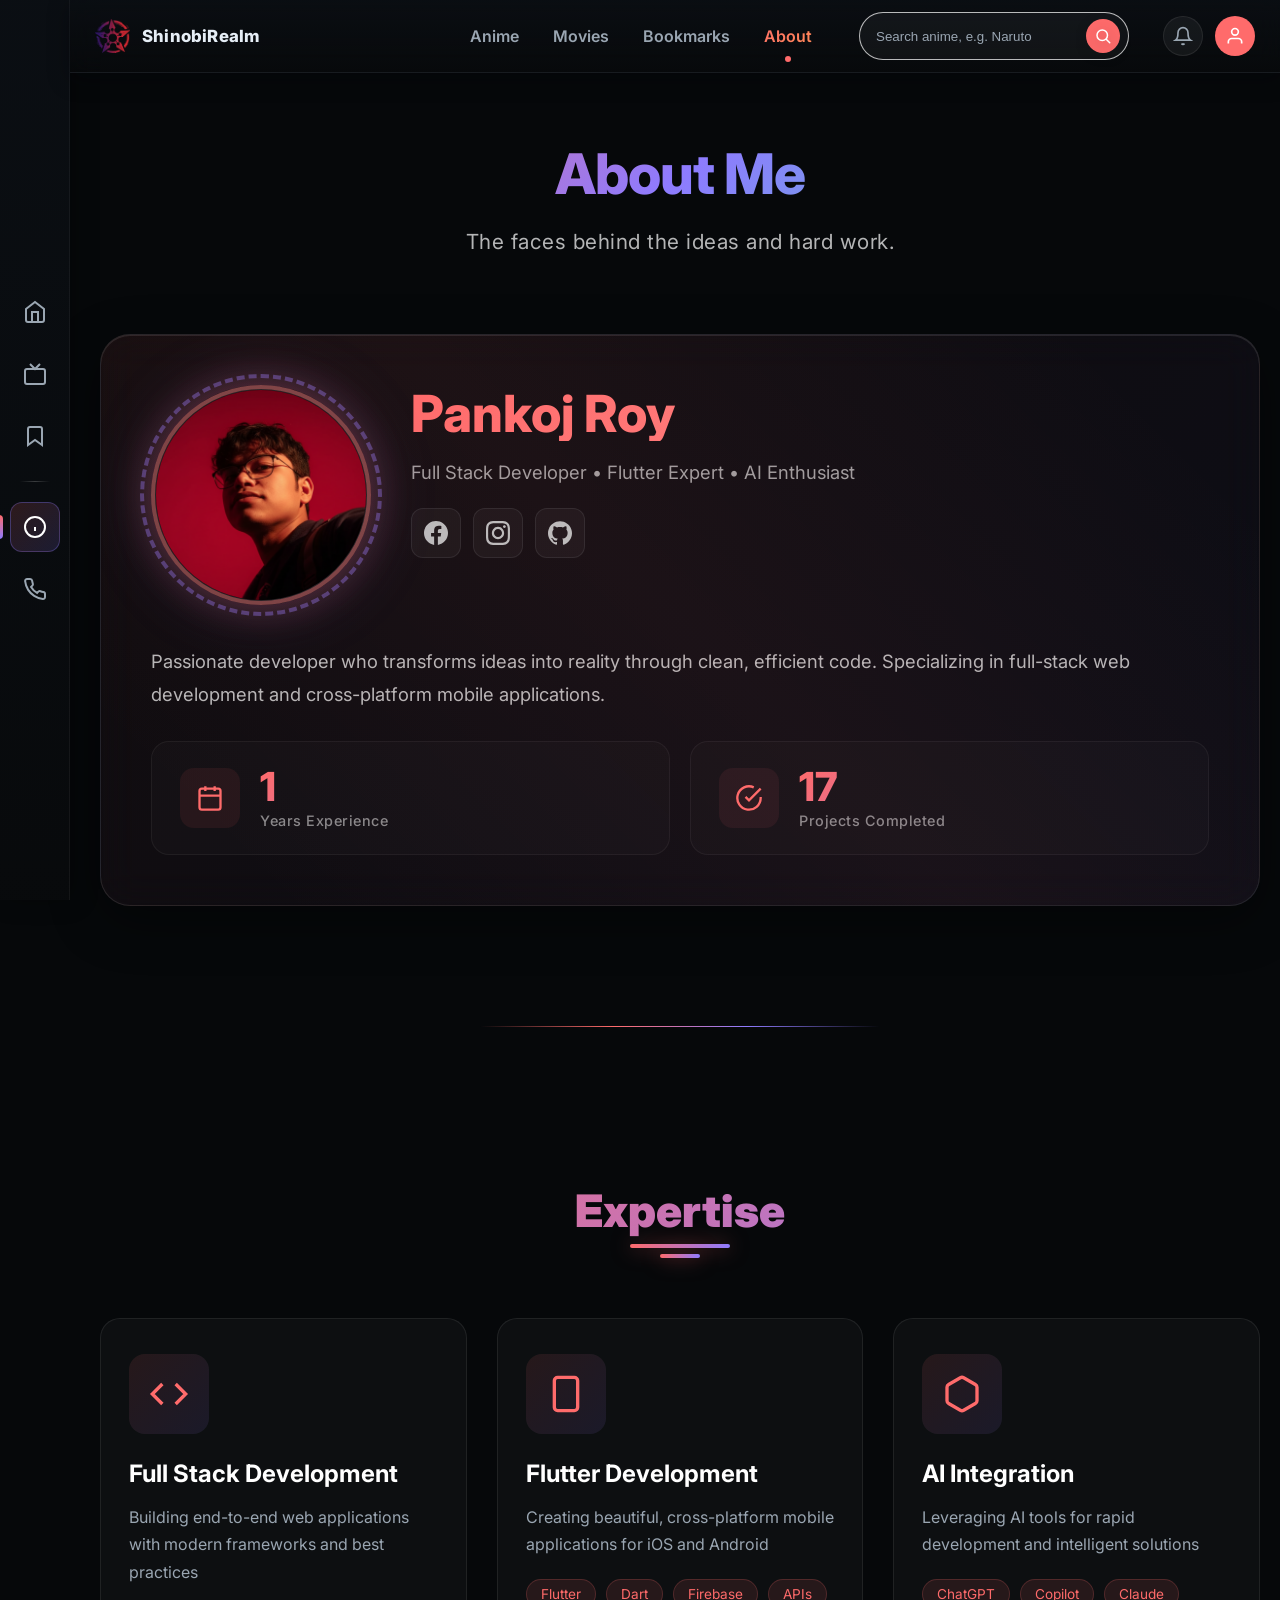
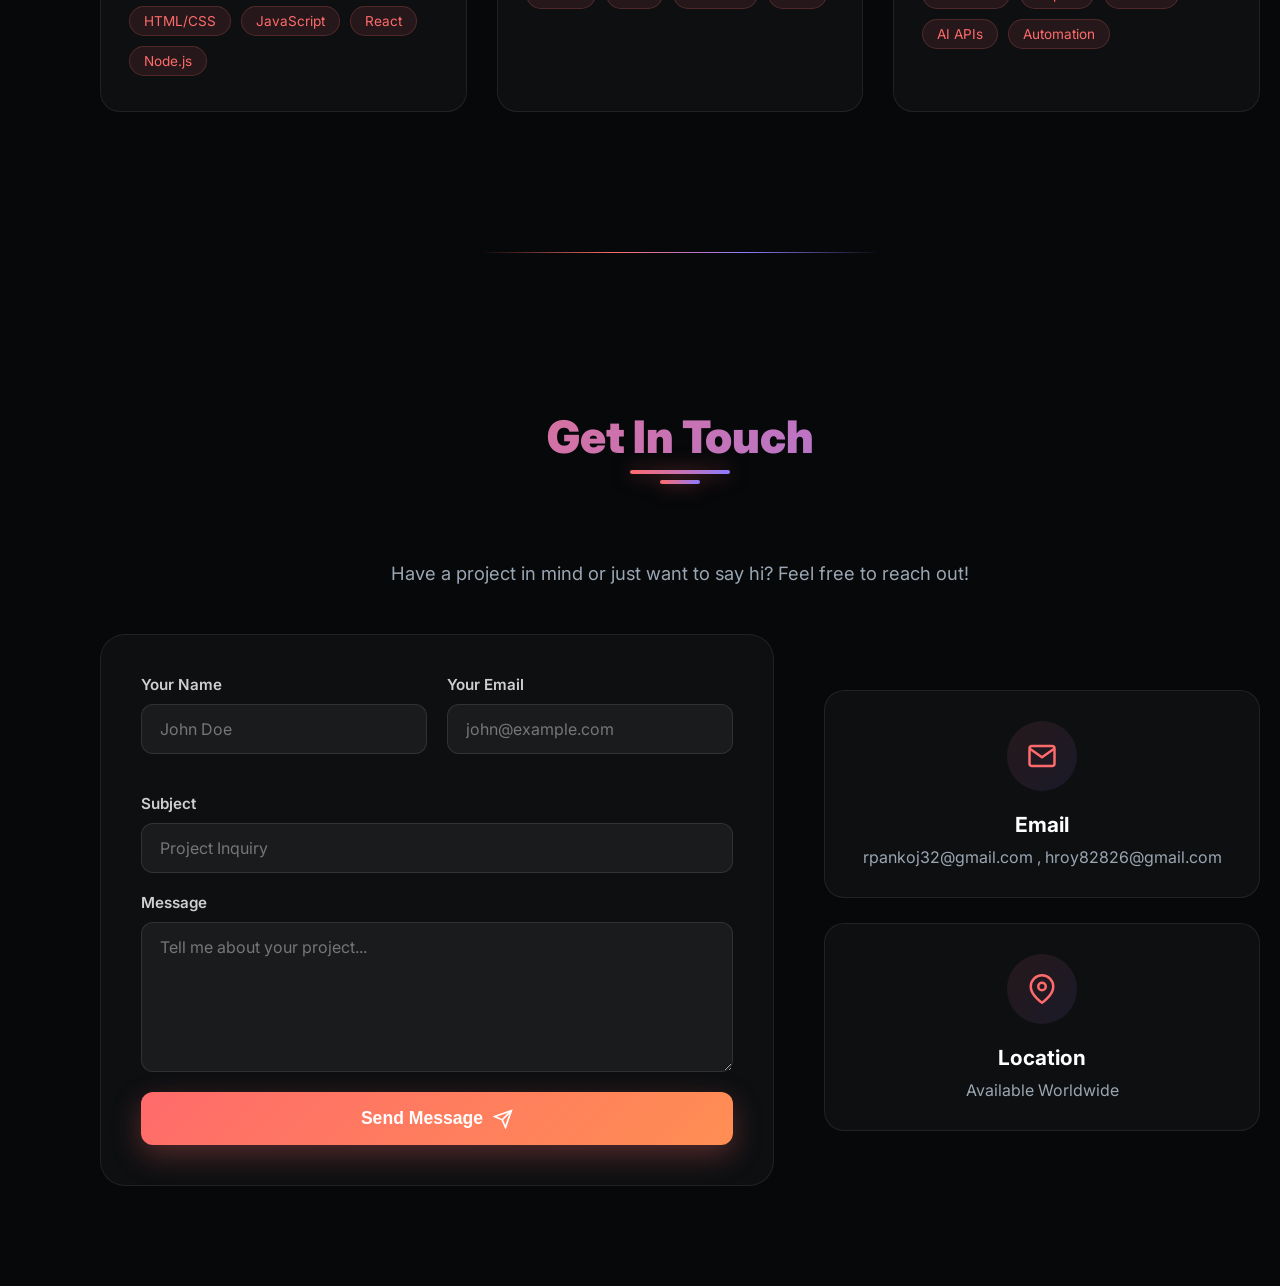
==== commit 6c9474b7: "changing the about.html file mainly the profile card section,skill section . and add relative css . " ====
--- a/about.html
+++ b/about.html
@@ -152,15 +152,14 @@
             </defs>
         </svg>
 
+      
         <!-- Hero Section -->
         <section class="profile-hero">
             <div class="profile-container">
-                <!-- Team Heading -->
                 <div class="team-heading">
-                    <h2 class="team-title">Meet Our Team</h2>
+                    <h2 class="team-title">About Me</h2>
                     <p class="team-subtitle">The faces behind the ideas and hard work.</p>
                 </div>
-
                 <div class="profile-card">
                     <!-- Top Section: Avatar + Name/Role + Social -->
                     <div class="profile-header">
@@ -171,7 +170,7 @@
                         </div>
                         <div class="profile-info">
                             <h1 class="profile-name">Pankoj Roy</h1>
-                            <p class="profile-role">Frontend Developer • Project Lead</p>
+                            <p class="profile-role">Full Stack Developer • Flutter Expert • AI Enthusiast</p>
                             <div class="profile-socials">
                                 <a href="https://www.facebook.com/share/19voPLTj8J/" target="_blank"
                                     class="social-icon facebook" aria-label="Facebook">
@@ -202,271 +201,110 @@
 
                     <!-- Bio Section -->
                     <div class="profile-bio">
-                        Frontend developer and designer. Responsible for development, design, implementation,
-                        testing, and project architecture.
-                    </div>
-
-                    <!-- Contributions Section with Animated Bars -->
-                    <div class="contribution-bars">
-                        <h3 class="contribution-title">Contributions</h3>
-                        <div class="expertise-item">
-                            <div class="expertise-label">
-                                <span>Development & Coding</span>
-                                <span class="expertise-percent">95%</span>
-                            </div>
-                            <div class="expertise-bar">
-                                <div class="expertise-fill" data-width="95"></div>
-                            </div>
-                        </div>
-                        <div class="expertise-item">
-                            <div class="expertise-label">
-                                <span>UI/UX Design</span>
-                                <span class="expertise-percent">70%</span>
-                            </div>
-                            <div class="expertise-bar">
-                                <div class="expertise-fill" data-width="70"></div>
-                            </div>
-                        </div>
-                        <div class="expertise-item">
-                            <div class="expertise-label">
-                                <span>Testing & Debugging</span>
-                                <span class="expertise-percent">95%</span>
-                            </div>
-                            <div class="expertise-bar">
-                                <div class="expertise-fill" data-width="95"></div>
-                            </div>
-                        </div>
-                        <div class="expertise-item">
-                            <div class="expertise-label">
-                                <span>Implementation</span>
-                                <span class="expertise-percent">95%</span>
-                            </div>
-                            <div class="expertise-bar">
-                                <div class="expertise-fill" data-width="95"></div>
-                            </div>
-                        </div>
-                    </div>
-                </div>
-
-                <!-- Second Team Member Card -->
-                <div class="profile-card">
-                    <!-- Top Section: Avatar + Name/Role -->
-                    <div class="profile-header">
-                        <div class="profile-avatar">
-                            <div class="avatar-ring"></div>
-                            <div class="avatar-ring-2"></div>
-                            <img src="./image/Profile2.jpg" alt="Himadri Roy" class="avatar-img">
-                        </div>
-                        <div class="profile-info">
-                            <h1 class="profile-name">Himadri Roy</h1>
-                            <p class="profile-role">Designer • Asset Curator</p>
-                            <div class="profile-socials">
-
-                                <a href="https://www.instagram.com/royhimadri076/?__pwa=1" target="_blank"
-                                    class="social-icon instagram" aria-label="Instagram">
-                                    <svg width="24" height="24" viewBox="0 0 24 24" fill="currentColor">
-                                        <path
-                                            d="M12 2.163c3.204 0 3.584.012 4.85.07 3.252.148 4.771 1.691 4.919 4.919.058 1.265.069 1.645.069 4.849 0 3.205-.012 3.584-.069 4.849-.149 3.225-1.664 4.771-4.919 4.919-1.266.058-1.644.07-4.85.07-3.204 0-3.584-.012-4.849-.07-3.26-.149-4.771-1.699-4.919-4.92-.058-1.265-.07-1.644-.07-4.849 0-3.204.013-3.583.07-4.849.149-3.227 1.664-4.771 4.919-4.919 1.266-.057 1.645-.069 4.849-.069zm0-2.163c-3.259 0-3.667.014-4.947.072-4.358.2-6.78 2.618-6.98 6.98-.059 1.281-.073 1.689-.073 4.948 0 3.259.014 3.668.072 4.948.2 4.358 2.618 6.78 6.98 6.98 1.281.058 1.689.072 4.948.072 3.259 0 3.668-.014 4.948-.072 4.354-.2 6.782-2.618 6.979-6.98.059-1.28.073-1.689.073-4.948 0-3.259-.014-3.667-.072-4.947-.196-4.354-2.617-6.78-6.979-6.98-1.281-.059-1.69-.073-4.949-.073zm0 5.838c-3.403 0-6.162 2.759-6.162 6.162s2.759 6.163 6.162 6.163 6.162-2.759 6.162-6.163c0-3.403-2.759-6.162-6.162-6.162zm0 10.162c-2.209 0-4-1.79-4-4 0-2.209 1.791-4 4-4s4 1.791 4 4c0 2.21-1.791 4-4 4zm6.406-11.845c-.796 0-1.441.645-1.441 1.44s.645 1.44 1.441 1.44c.795 0 1.439-.645 1.439-1.44s-.644-1.44-1.439-1.44z" />
-                                    </svg>
-                                </a>
-                            </div>
-                        </div>
-                    </div>
-
-                    <!-- Bio Section -->
-                    <div class="profile-bio">
-                        <p>Creative designer focused on visual aesthetics and user experience. Contributed to design
-                            direction and asset collection.</p>
-                    </div>
-
-                    <!-- Contributions Section with Animated Bars -->
-                    <div class="contribution-bars">
-                        <h3 class="contribution-title">Contributions</h3>
-                        <div class="expertise-item">
-                            <div class="expertise-label">
-                                <span>Visual Design</span>
-                                <span class="expertise-percent">15%</span>
-                            </div>
-                            <div class="expertise-bar">
-                                <div class="expertise-fill" data-width="15"></div>
-                            </div>
-                        </div>
-                        <div class="expertise-item">
-                            <div class="expertise-label">
-                                <span>Asset Collection</span>
-                                <span class="expertise-percent">40%</span>
-                            </div>
-                            <div class="expertise-bar">
-                                <div class="expertise-fill" data-width="40"></div>
-                            </div>
-                        </div>
-                        <div class="expertise-item">
-                            <div class="expertise-label">
-                                <span>Content Curation</span>
-                                <span class="expertise-percent">30%</span>
-                            </div>
-                            <div class="expertise-bar">
-                                <div class="expertise-fill" data-width="30"></div>
-                            </div>
-                        </div>
-                        <div class="expertise-item">
-                            <div class="expertise-label">
-                                <span>UI/UX Feedback</span>
-                                <span class="expertise-percent">50%</span>
-                            </div>
-                            <div class="expertise-bar">
-                                <div class="expertise-fill" data-width="50"></div>
-                            </div>
-                        </div>
-                    </div>
-                </div>
-                <div class="profile-card">
-                    <!-- Top Section: Avatar + Name/Role -->
-                    <div class="profile-header">
-                        <div class="profile-avatar">
-                            <div class="avatar-ring"></div>
-                            <div class="avatar-ring-2"></div>
-                            <img src="./image/profile3.jpg" alt="Himadri Roy" class="avatar-img">
-                        </div>
-                        <div class="profile-info">
-                            <h1 class="profile-name">Amit Ch. Dey</h1>
-                            <p class="profile-role">Designer • Asset Curator</p>
-                            <div class="profile-socials">
-                                <a href="https://www.facebook.com/share/1BHLpnGyD9/" target="_blank"
-                                    class="social-icon facebook" aria-label="Facebook">
-                                    <svg width="24" height="24" viewBox="0 0 24 24" fill="currentColor">
-                                        <path
-                                            d="M24 12.073c0-6.627-5.373-12-12-12s-12 5.373-12 12c0 5.99 4.388 10.954 10.125 11.854v-8.385H7.078v-3.47h3.047V9.43c0-3.007 1.792-4.669 4.533-4.669 1.312 0 2.686.235 2.686.235v2.953H15.83c-1.491 0-1.956.925-1.956 1.874v2.25h3.328l-.532 3.47h-2.796v8.385C19.612 23.027 24 18.062 24 12.073z" />
-                                    </svg>
-                                </a>
-                                <a href="https://www.instagram.com/__babai__dey__?igsh=MXZ6bXZ6N2xvY3J4MQ=="
-                                    target="_blank" class="social-icon instagram" aria-label="Instagram">
-                                    <svg width="24" height="24" viewBox="0 0 24 24" fill="currentColor">
-                                        <path
-                                            d="M12 2.163c3.204 0 3.584.012 4.85.07 3.252.148 4.771 1.691 4.919 4.919.058 1.265.069 1.645.069 4.849 0 3.205-.012 3.584-.069 4.849-.149 3.225-1.664 4.771-4.919 4.919-1.266.058-1.644.07-4.85.07-3.204 0-3.584-.012-4.849-.07-3.26-.149-4.771-1.699-4.919-4.92-.058-1.265-.07-1.644-.07-4.849 0-3.204.013-3.583.07-4.849.149-3.227 1.664-4.771 4.919-4.919 1.266-.057 1.645-.069 4.849-.069zm0-2.163c-3.259 0-3.667.014-4.947.072-4.358.2-6.78 2.618-6.98 6.98-.059 1.281-.073 1.689-.073 4.948 0 3.259.014 3.668.072 4.948.2 4.358 2.618 6.78 6.98 6.98 1.281.058 1.689.072 4.948.072 3.259 0 3.668-.014 4.948-.072 4.354-.2 6.782-2.618 6.979-6.98.059-1.28.073-1.689.073-4.948 0-3.259-.014-3.667-.072-4.947-.196-4.354-2.617-6.78-6.979-6.98-1.281-.059-1.69-.073-4.949-.073zm0 5.838c-3.403 0-6.162 2.759-6.162 6.162s2.759 6.163 6.162 6.163 6.162-2.759 6.162-6.163c0-3.403-2.759-6.162-6.162-6.162zm0 10.162c-2.209 0-4-1.79-4-4 0-2.209 1.791-4 4-4s4 1.791 4 4c0 2.21-1.791 4-4 4zm6.406-11.845c-.796 0-1.441.645-1.441 1.44s.645 1.44 1.441 1.44c.795 0 1.439-.645 1.439-1.44s-.644-1.44-1.439-1.44z" />
-                                    </svg>
-                                </a>
-                            </div>
-                        </div>
-                    </div>
-
-                    <!-- Bio Section -->
-                    <div class="profile-bio">
-                        <p>Creative designer focused on visual aesthetics and user experience. Contributed to design
-                            direction and asset collection.</p>
-                    </div>
-
-                    <!-- Contributions Section with Animated Bars -->
-                    <div class="contribution-bars">
-                        <h3 class="contribution-title">Contributions</h3>
-                        <div class="expertise-item">
-                            <div class="expertise-label">
-                                <span>Visual Design</span>
-                                <span class="expertise-percent">10%</span>
-                            </div>
-                            <div class="expertise-bar">
-                                <div class="expertise-fill" data-width="10"></div>
-                            </div>
-                        </div>
-                        <div class="expertise-item">
-                            <div class="expertise-label">
-                                <span>Asset Collection</span>
-                                <span class="expertise-percent">20%</span>
-                            </div>
-                            <div class="expertise-bar">
-                                <div class="expertise-fill" data-width="20"></div>
-                            </div>
-                        </div>
-                        <div class="expertise-item">
-                            <div class="expertise-label">
-                                <span>Content Curation</span>
-                                <span class="expertise-percent">10%</span>
-                            </div>
-                            <div class="expertise-bar">
-                                <div class="expertise-fill" data-width="10"></div>
-                            </div>
-                        </div>
-                        <div class="expertise-item">
-                            <div class="expertise-label">
-                                <span>UI/UX Feedback</span>
-                                <span class="expertise-percent">30%</span>
-                            </div>
-                            <div class="expertise-bar">
-                                <div class="expertise-fill" data-width="30"></div>
-                            </div>
-                        </div>
-                    </div>
-                </div>
-                <div class="profile-card">
-                    <!-- Top Section: Avatar + Name/Role -->
-                    <div class="profile-header">
-                        <div class="profile-avatar">
-                            <div class="avatar-ring"></div>
-                            <div class="avatar-ring-2"></div>
-                            <img src="./image/profile4.jpg" alt="Himadri Roy" class="avatar-img">
-                        </div>
-                        <div class="profile-info">
-                            <h1 class="profile-name">Apurba Roy</h1>
-                            <p class="profile-role">Designer • Asset Curator</p>
-                            <div class="profile-socials">
-
-                            </div>
-                        </div>
-                    </div>
-
-                    <!-- Bio Section -->
-                    <div class="profile-bio">
-                        <p>Creative designer focused on visual aesthetics and user experience. Contributed to design
-                            direction and asset collection.</p>
-                    </div>
-
-                    <!-- Contributions Section with Animated Bars -->
-                    <div class="contribution-bars">
-                        <h3 class="contribution-title">Contributions</h3>
-                        <div class="expertise-item">
-                            <div class="expertise-label">
-                                <span>Visual Design</span>
-                                <span class="expertise-percent">5%</span>
-                            </div>
-                            <div class="expertise-bar">
-                                <div class="expertise-fill" data-width="5"></div>
-                            </div>
-                        </div>
-                        <div class="expertise-item">
-                            <div class="expertise-label">
-                                <span>Asset Collection</span>
-                                <span class="expertise-percent">10%</span>
-                            </div>
-                            <div class="expertise-bar">
-                                <div class="expertise-fill" data-width="10"></div>
-                            </div>
-                        </div>
-                        <div class="expertise-item">
-                            <div class="expertise-label">
-                                <span>Content Curation</span>
-                                <span class="expertise-percent">5%</span>
-                            </div>
-                            <div class="expertise-bar">
-                                <div class="expertise-fill" data-width="5"></div>
-                            </div>
-                        </div>
-                        <div class="expertise-item">
-                            <div class="expertise-label">
-                                <span>UI/UX Feedback</span>
-                                <span class="expertise-percent">10%</span>
-                            </div>
-                            <div class="expertise-bar">
-                                <div class="expertise-fill" data-width="10"></div>
-                            </div>
-                        </div>
-                    </div>
-                </div>
-
-
+                        <p>Passionate developer who transforms ideas into reality through clean, efficient code.
+                            Specializing in full-stack web development and cross-platform mobile applications.</p>
+                    </div>
+
+                    <!-- Stats Section -->
+                    <div class="profile-stats">
+                        <div class="stat-item">
+                            <div class="stat-icon">
+                                <svg width="28" height="28" viewBox="0 0 24 24" fill="none" stroke="currentColor"
+                                    stroke-width="2">
+                                    <rect x="3" y="4" width="18" height="18" rx="2" ry="2"></rect>
+                                    <line x1="16" y1="2" x2="16" y2="6"></line>
+                                    <line x1="8" y1="2" x2="8" y2="6"></line>
+                                    <line x1="3" y1="10" x2="21" y2="10"></line>
+                                </svg>
+                            </div>
+                            <div class="stat-content">
+                                <div class="stat-value" data-target="2">0</div>
+                                <div class="stat-label">Years Experience</div>
+                            </div>
+                        </div>
+                        <div class="stat-item">
+                            <div class="stat-icon">
+                                <svg width="28" height="28" viewBox="0 0 24 24" fill="none" stroke="currentColor"
+                                    stroke-width="2">
+                                    <path d="M22 11.08V12a10 10 0 1 1-5.93-9.14"></path>
+                                    <polyline points="22 4 12 14.01 9 11.01"></polyline>
+                                </svg>
+                            </div>
+                            <div class="stat-content">
+                                <div class="stat-value" data-target="20">0</div>
+                                <div class="stat-label">Projects Completed</div>
+                            </div>
+                        </div>
+                    </div>
+                </div>
             </div>
         </section>
-
         <!-- Divider -->
+        <div class="section-divider"></div>
+
+        <section class="skills-showcase">
+            <div class="profile-container">
+                <h2 class="section-heading">Expertise</h2>
+                <div class="skills-grid">
+                    <div class="skill-card">
+                        <div class="skill-icon">
+                            <svg width="40" height="40" viewBox="0 0 24 24" fill="none" stroke="currentColor"
+                                stroke-width="2">
+                                <polyline points="16 18 22 12 16 6"></polyline>
+                                <polyline points="8 6 2 12 8 18"></polyline>
+                            </svg>
+                        </div>
+                        <h3>Full Stack Development</h3>
+                        <p>Building end-to-end web applications with modern frameworks and best practices</p>
+                        <div class="tech-tags">
+                            <span>HTML/CSS</span>
+                            <span>JavaScript</span>
+                            <span>React</span>
+                            <span>Node.js</span>
+                        </div>
+                    </div>
+
+                    <div class="skill-card">
+                        <div class="skill-icon">
+                            <svg width="40" height="40" viewBox="0 0 24 24" fill="none" stroke="currentColor"
+                                stroke-width="2">
+                                <rect x="5" y="2" width="14" height="20" rx="2" ry="2"></rect>
+                                <line x1="12" y1="18" x2="12.01" y2="18"></line>
+                            </svg>
+                        </div>
+                        <h3>Flutter Development</h3>
+                        <p>Creating beautiful, cross-platform mobile applications for iOS and Android</p>
+                        <div class="tech-tags">
+                            <span>Flutter</span>
+                            <span>Dart</span>
+                            <span>Firebase</span>
+                            <span>APIs</span>
+                        </div>
+                    </div>
+
+                    <div class="skill-card">
+                        <div class="skill-icon">
+                            <svg width="40" height="40" viewBox="0 0 24 24" fill="none" stroke="currentColor"
+                                stroke-width="2">
+                                <path
+                                    d="M21 16V8a2 2 0 0 0-1-1.73l-7-4a2 2 0 0 0-2 0l-7 4A2 2 0 0 0 3 8v8a2 2 0 0 0 1 1.73l7 4a2 2 0 0 0 2 0l7-4A2 2 0 0 0 21 16z">
+                                </path>
+                            </svg>
+                        </div>
+                        <h3>AI Integration</h3>
+                        <p>Leveraging AI tools for rapid development and intelligent solutions</p>
+                        <div class="tech-tags">
+                            <span>ChatGPT</span>
+                            <span>Copilot</span>
+                            <span>Claude</span>
+                            <span>AI APIs</span>
+                            <span>Automation</span>
+                        </div>
+                    </div>
+                </div>
+            </div>
+        </section>
+
         <div class="section-divider"></div>
 
 
@@ -538,17 +376,7 @@
                             <p>Available Worldwide</p>
                         </div>
 
-                        <!-- <div class="info-card">
-                            <div class="info-icon">
-                                <svg width="30" height="30" viewBox="0 0 24 24" fill="none" stroke="currentColor"
-                                    stroke-width="2">
-                                    <circle cx="12" cy="12" r="10"></circle>
-                                    <polyline points="12 6 12 12 16 14"></polyline>
-                                </svg>
-                            </div>
-                            <h3>Response Time</h3>
-                            <p>Within 24 hours</p>
-                        </div> -->
+                        
                     </div>
                 </div>
             </div>
--- a/styles.css
+++ b/styles.css
@@ -1836,24 +1836,12 @@
     /* Note: --body-bg is not defined */
 }
 
-/* Profile Hero Section */
-.profile-hero {
-    padding: 40px 0;
-}
-
-.profile-container {
-    max-width: 1200px;
-    margin: 0 auto;
-    display: grid;
-    grid-template-columns: repeat(auto-fit, minmax(450px, 1fr));
-    gap: 30px;
-}
 
 /* Team Heading Section */
 .team-heading {
     grid-column: 1 / -1;
     text-align: center;
-    margin-bottom: 30px;
+    margin-bottom: 80px;
     padding: 0 20px;
 }
 
@@ -1864,7 +1852,7 @@
     -webkit-background-clip: text;
     -webkit-text-fill-color: transparent;
     background-clip: text;
-    margin-bottom: 15px;
+    margin: 0px;
     letter-spacing: -1px;
     animation: fadeInDown 0.8s ease;
 }
@@ -1901,11 +1889,21 @@
     }
 }
 
+/* Profile Hero Section */
+.profile-hero {
+    padding: 40px 0;
+}
+
+.profile-container {
+    max-width: 1200px;
+    margin: 0 auto;
+}
+
 .profile-card {
     background: linear-gradient(135deg, rgba(255, 107, 107, 0.05) 0%, rgba(142, 123, 255, 0.05) 100%);
     border: 1px solid rgba(255, 255, 255, 0.1);
     border-radius: 30px;
-    padding: 35px;
+    padding: 50px;
     backdrop-filter: blur(20px);
     box-shadow:
         0 15px 50px rgba(0, 0, 0, 0.4),
@@ -1936,7 +1934,6 @@
 
     100% {
         transform: translateX(100%) translateY(100%) rotate(45deg);
-        opacity: 0;
     }
 }
 
@@ -1951,14 +1948,14 @@
 .profile-header {
     display: flex;
     align-items: flex-start;
-    gap: 25px;
-    margin-bottom: 25px;
+    gap: 40px;
+    margin-bottom: 40px;
 }
 
 .profile-avatar {
     position: relative;
-    width: 160px;
-    height: 160px;
+    width: 220px;
+    height: 220px;
     border-radius: 50%;
     overflow: visible;
     flex-shrink: 0;
@@ -2078,11 +2075,11 @@
     flex: 1;
     display: flex;
     flex-direction: column;
-    gap: 15px;
+    gap: 20px;
 }
 
 .profile-name {
-    font-size: 2.2rem;
+    font-size: 3.2rem;
     font-weight: 800;
     background: linear-gradient(135deg, #ff6b6b, #ff8e8e);
     -webkit-background-clip: text;
@@ -2158,109 +2155,9 @@
 
 .profile-bio {
     margin-bottom: 30px;
-    font-size: 1rem;
+    font-size: 1.15rem;
     line-height: 1.8;
     color: rgba(255, 255, 255, 0.7);
-}
-
-/* Contribution Bars inside Profile Cards */
-.contribution-bars {
-    margin-top: 30px;
-    padding-top: 30px;
-    border-top: 1px solid rgba(255, 255, 255, 0.08);
-}
-
-.contribution-title {
-    font-size: 1.25rem;
-    font-weight: 600;
-    margin-bottom: 25px;
-    color: #fff;
-    display: flex;
-    align-items: center;
-    gap: 10px;
-}
-
-.contribution-title::before {
-    content: '';
-    width: 4px;
-    height: 24px;
-    background: linear-gradient(180deg, var(--accent1), var(--accent2));
-    border-radius: 2px;
-}
-
-.expertise-item {
-    margin-bottom: 20px;
-}
-
-.expertise-item:last-child {
-    margin-bottom: 0;
-}
-
-.expertise-label {
-    display: flex;
-    justify-content: space-between;
-    align-items: center;
-    margin-bottom: 10px;
-    font-size: 0.95rem;
-}
-
-.expertise-label span:first-child {
-    color: rgba(255, 255, 255, 0.85);
-    font-weight: 500;
-}
-
-.expertise-percent {
-    color: var(--accent1);
-    font-weight: 600;
-    font-size: 0.9rem;
-}
-
-.expertise-bar {
-    height: 8px;
-    background: rgba(255, 255, 255, 0.05);
-    border-radius: 10px;
-    overflow: hidden;
-    position: relative;
-    box-shadow: inset 0 2px 4px rgba(0, 0, 0, 0.2);
-}
-
-.expertise-fill {
-    height: 100%;
-    background: linear-gradient(90deg, var(--accent1), var(--accent2));
-    border-radius: 10px;
-    width: 0 !important;
-    transition: width 1.5s cubic-bezier(0.4, 0, 0.2, 1) !important;
-    position: relative;
-    box-shadow: 0 0 10px rgba(255, 107, 107, 0.4);
-    display: block;
-}
-
-.expertise-fill::after {
-    content: '';
-    position: absolute;
-    top: 0;
-    right: 0;
-    bottom: 0;
-    width: 70px;
-    border-radius: 30px;
-    background: linear-gradient(90deg, transparent, rgba(255, 255, 255, 0.3));
-    animation: shimmer 2s infinite;
-}
-
-@keyframes shimmer {
-    0% {
-        transform: translateX(-100%);
-        opacity: 0;
-    }
-
-    50% {
-        opacity: 1;
-    }
-
-    100% {
-        transform: translateX(100%);
-        opacity: 0;
-    }
 }
 
 .profile-stats {
@@ -2376,6 +2273,219 @@
     border-radius: 10px;
     box-shadow: 0 0 20px rgba(255, 107, 107, 0.5);
 }
+/* Contribution Bars inside Profile Cards */
+.contribution-bars {
+    margin-top: 30px;
+    padding-top: 30px;
+    border-top: 1px solid rgba(255, 255, 255, 0.08);
+}
+
+.contribution-title {
+    font-size: 1.25rem;
+    font-weight: 600;
+    margin-bottom: 25px;
+    color: #fff;
+    display: flex;
+    align-items: center;
+    gap: 10px;
+}
+
+.contribution-title::before {
+    content: '';
+    width: 4px;
+    height: 24px;
+    background: linear-gradient(180deg, var(--accent1), var(--accent2));
+    border-radius: 2px;
+}
+
+.expertise-item {
+    margin-bottom: 20px;
+}
+
+.expertise-item:last-child {
+    margin-bottom: 0;
+}
+
+.expertise-label {
+    display: flex;
+    justify-content: space-between;
+    align-items: center;
+    margin-bottom: 10px;
+    font-size: 0.95rem;
+}
+
+.expertise-label span:first-child {
+    color: rgba(255, 255, 255, 0.85);
+    font-weight: 500;
+}
+
+.expertise-percent {
+    color: var(--accent1);
+    font-weight: 600;
+    font-size: 0.9rem;
+}
+
+.expertise-bar {
+    height: 8px;
+    background: rgba(255, 255, 255, 0.05);
+    border-radius: 10px;
+    overflow: hidden;
+    position: relative;
+    box-shadow: inset 0 2px 4px rgba(0, 0, 0, 0.2);
+}
+
+.expertise-fill {
+    height: 100%;
+    background: linear-gradient(90deg, var(--accent1), var(--accent2));
+    border-radius: 10px;
+    width: 0 !important;
+    transition: width 1.5s cubic-bezier(0.4, 0, 0.2, 1) !important;
+    position: relative;
+    box-shadow: 0 0 10px rgba(255, 107, 107, 0.4);
+    display: block;
+}
+
+.expertise-fill::after {
+    content: '';
+    position: absolute;
+    top: 0;
+    right: 0;
+    bottom: 0;
+    width: 70px;
+    border-radius: 30px;
+    background: linear-gradient(90deg, transparent, rgba(255, 255, 255, 0.3));
+    animation: shimmer 2s infinite;
+}
+
+@keyframes shimmer {
+    0% {
+        transform: translateX(-100%);
+        opacity: 0;
+    }
+
+    50% {
+        opacity: 1;
+    }
+
+    100% {
+        transform: translateX(100%);
+        opacity: 0;
+    }
+}
+
+.profile-stats {
+    display: grid;
+    grid-template-columns: repeat(2, 1fr);
+    gap: 20px;
+}
+
+.stat-item {
+    display: flex;
+    align-items: center;
+    gap: 20px;
+    padding: 25px 28px;
+    background: rgba(255, 255, 255, 0.02);
+    border-radius: 18px;
+    border: 1px solid rgba(255, 255, 255, 0.05);
+    transition: all 0.3s ease;
+    cursor: pointer;
+}
+
+.stat-item:hover {
+    transform: translateY(-3px);
+    background: rgba(255, 107, 107, 0.04);
+    border-color: rgba(255, 107, 107, 0.15);
+    box-shadow: 0 8px 25px rgba(255, 107, 107, 0.15);
+}
+
+.stat-icon {
+    width: 60px;
+    height: 60px;
+    border-radius: 14px;
+    background: rgba(255, 107, 107, 0.08);
+    display: flex;
+    align-items: center;
+    justify-content: center;
+    color: var(--accent1);
+    flex-shrink: 0;
+    transition: all 0.3s ease;
+}
+
+.stat-item:hover .stat-icon {
+    background: rgba(255, 107, 107, 0.15);
+    transform: scale(1.05);
+}
+
+.stat-content {
+    flex: 1;
+}
+
+.stat-value {
+    font-size: 2.5rem;
+    font-weight: 800;
+    background: linear-gradient(135deg, var(--accent1), var(--accent2));
+    -webkit-background-clip: text;
+    -webkit-text-fill-color: transparent;
+    background-clip: text;
+    margin: 0 0 5px 0;
+    line-height: 1;
+    transition: all 0.3s ease;
+}
+
+.stat-item:hover .stat-value {
+    transform: translateX(5px);
+}
+
+.stat-label {
+    font-size: 0.9rem;
+    color: rgba(255, 255, 255, 0.5);
+    text-transform: capitalize;
+    letter-spacing: 0.5px;
+    font-weight: 500;
+    margin: 0;
+}
+
+/* Section Heading */
+.section-heading {
+    font-size: 2.8rem;
+    font-weight: 900;
+    text-align: center;
+    margin-bottom: 60px;
+    background: linear-gradient(135deg, var(--accent1), var(--accent2));
+    -webkit-background-clip: text;
+    -webkit-text-fill-color: transparent;
+    background-clip: text;
+    position: relative;
+    display: inline-block;
+    width: 100%;
+    padding-bottom: 20px;
+}
+
+.section-heading::after {
+    content: '';
+    position: absolute;
+    bottom: 0;
+    left: 50%;
+    transform: translateX(-50%);
+    width: 40px;
+    height: 4px;
+    background: linear-gradient(90deg, var(--accent1), var(--accent2));
+    border-radius: 10px;
+    box-shadow: 0 0 20px rgba(255, 107, 107, 0.5);
+}
+
+.section-heading::before {
+    content: '';
+    position: absolute;
+    bottom: 10px;
+    left: 50%;
+    transform: translateX(-50%);
+    width: 100px;
+    height: 4px;
+    background: linear-gradient(90deg, var(--accent1), var(--accent2));
+    border-radius: 10px;
+    box-shadow: 0 0 20px rgba(255, 107, 107, 0.5);
+}
 
 /* Section Divider */
 .section-divider {
@@ -2414,22 +2524,22 @@
 .skill-card::before {
     content: '';
     position: absolute;
-    top: 0;
+    bottom: 0;
     left: 0;
-    width: 4px;
-    height: 100%;
+    width: 100%;
+    height: 4px;
     background: linear-gradient(180deg, var(--accent1), var(--accent2));
-    transform: scaleY(0);
+    transform: scaleX(0);
     transition: transform 0.4s ease;
 }
 
 .skill-card:hover::before {
-    transform: scaleY(1);
+    transform: scaleX(1);
 }
 
 .skill-card:hover {
     border-color: var(--accent1);
-    transform: translateX(10px);
+    transform: translateY(-10px);
     background: rgba(255, 107, 107, 0.05);
     box-shadow: 0 15px 40px rgba(255, 107, 107, 0.2);
 }
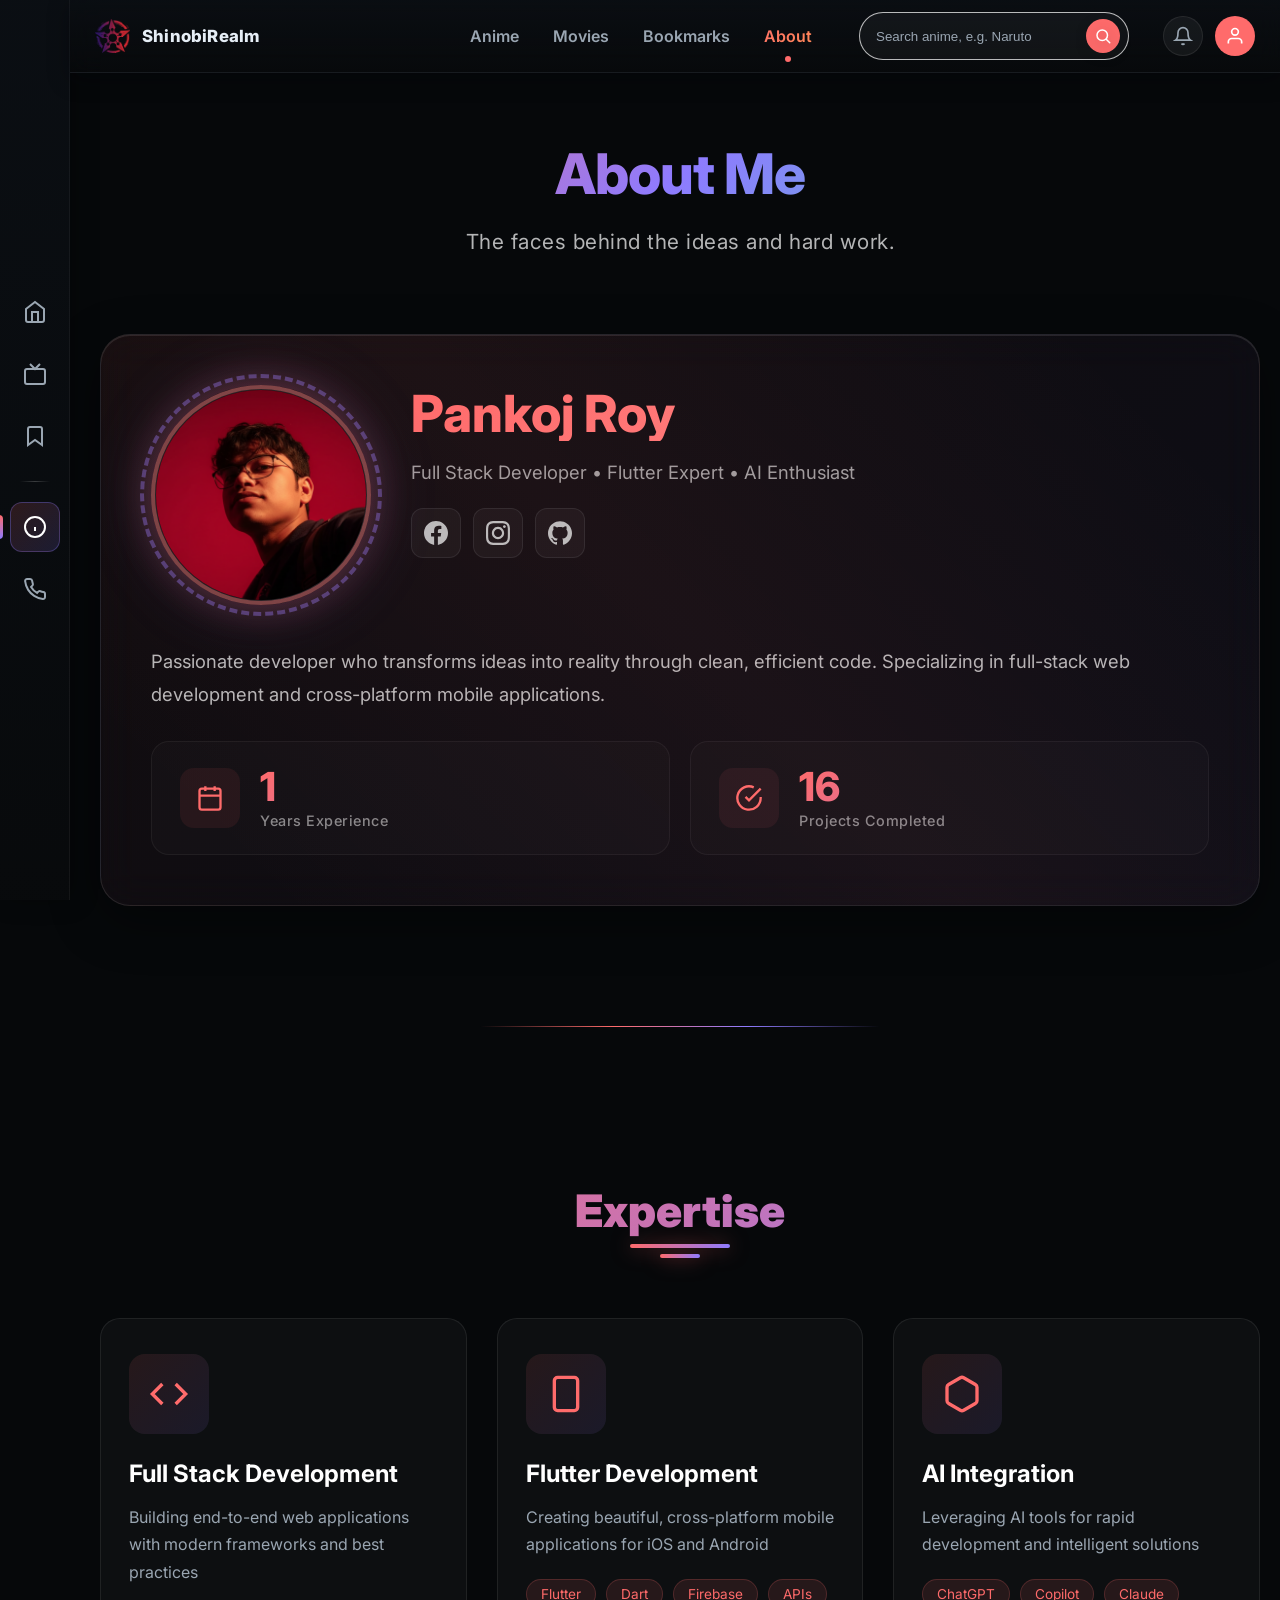
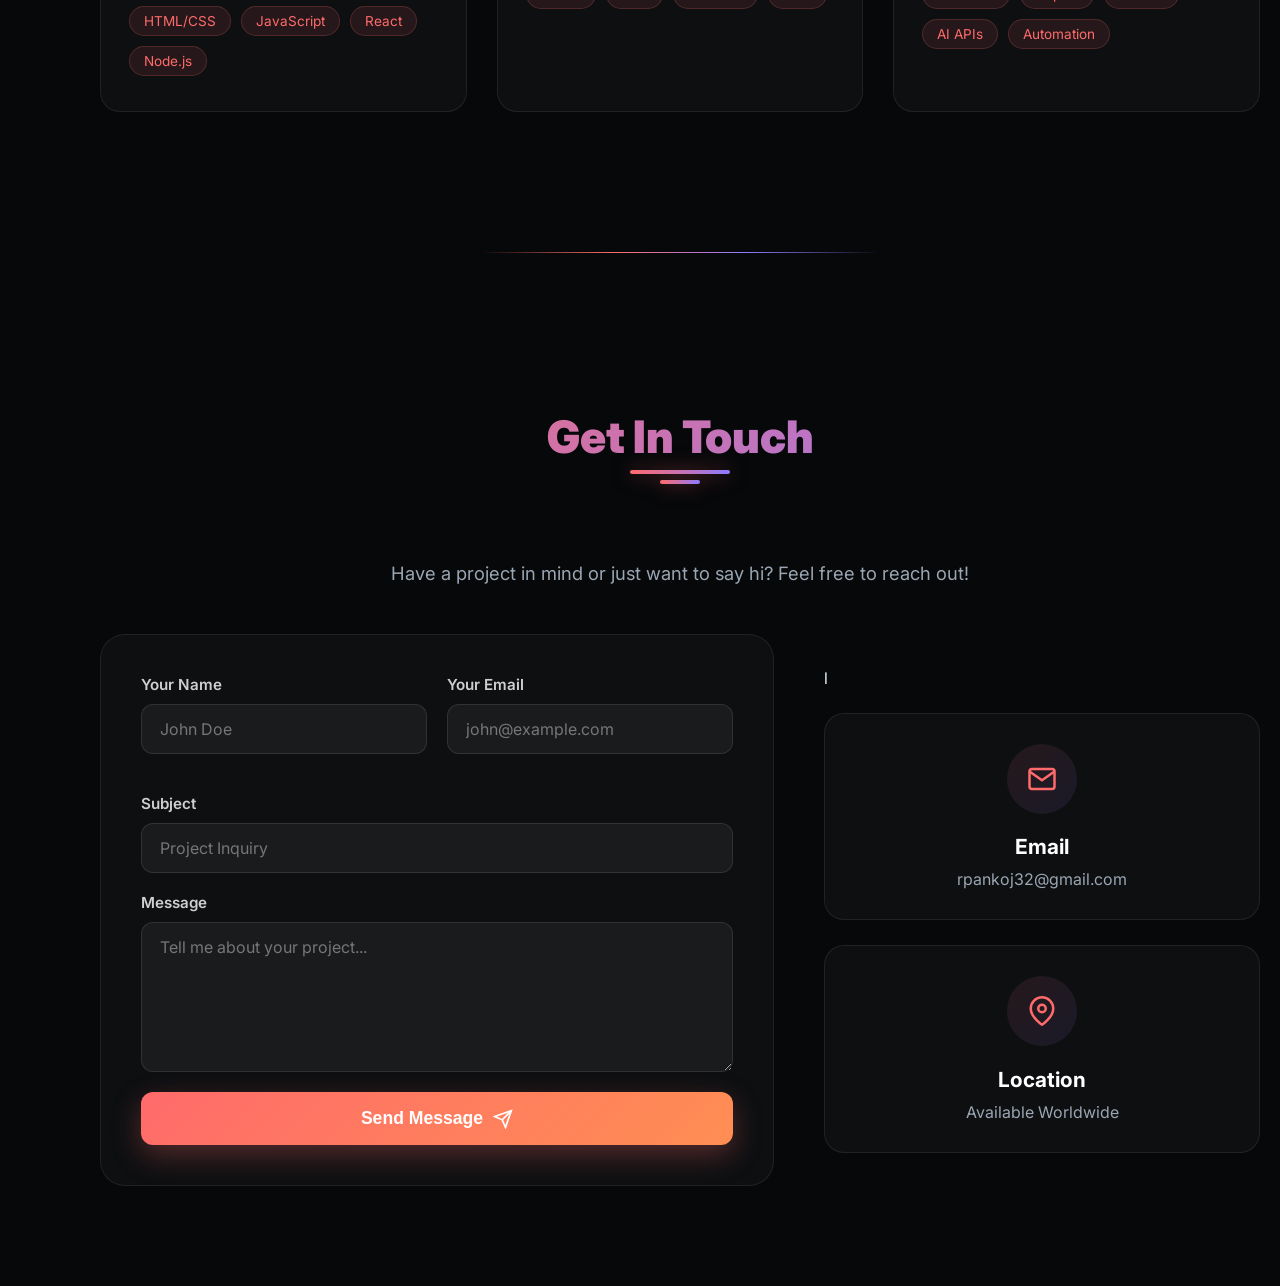
==== commit f7f943b6: "Update documentation and enhance README with profile image and tech stack badges - Updated ABOUT_PAG" ====
--- a/about.html
+++ b/about.html
@@ -186,7 +186,7 @@
                                             d="M12 2.163c3.204 0 3.584.012 4.85.07 3.252.148 4.771 1.691 4.919 4.919.058 1.265.069 1.645.069 4.849 0 3.205-.012 3.584-.069 4.849-.149 3.225-1.664 4.771-4.919 4.919-1.266.058-1.644.07-4.85.07-3.204 0-3.584-.012-4.849-.07-3.26-.149-4.771-1.699-4.919-4.92-.058-1.265-.07-1.644-.07-4.849 0-3.204.013-3.583.07-4.849.149-3.227 1.664-4.771 4.919-4.919 1.266-.057 1.645-.069 4.849-.069zm0-2.163c-3.259 0-3.667.014-4.947.072-4.358.2-6.78 2.618-6.98 6.98-.059 1.281-.073 1.689-.073 4.948 0 3.259.014 3.668.072 4.948.2 4.358 2.618 6.78 6.98 6.98 1.281.058 1.689.072 4.948.072 3.259 0 3.668-.014 4.948-.072 4.354-.2 6.782-2.618 6.979-6.98.059-1.28.073-1.689.073-4.948 0-3.259-.014-3.667-.072-4.947-.196-4.354-2.617-6.78-6.979-6.98-1.281-.059-1.69-.073-4.949-.073zm0 5.838c-3.403 0-6.162 2.759-6.162 6.162s2.759 6.163 6.162 6.163 6.162-2.759 6.162-6.163c0-3.403-2.759-6.162-6.162-6.162zm0 10.162c-2.209 0-4-1.79-4-4 0-2.209 1.791-4 4-4s4 1.791 4 4c0 2.21-1.791 4-4 4zm6.406-11.845c-.796 0-1.441.645-1.441 1.44s.645 1.44 1.441 1.44c.795 0 1.439-.645 1.439-1.44s-.644-1.44-1.439-1.44z" />
                                     </svg>
                                 </a>
-                                <a href="https://github.com/Uchiha-Itachi001" target="_blank"
+                                <a href="https://github.com/Uchiha-Itachi001/Shinobi_Realm-Anime-website-" target="_blank"
                                     class="social-icon git-hub" aria-label="Facebook">
                                     <svg width="24" height="24" viewBox="0 0 24 24" fill="currentColor"
                                         aria-hidden="true" xmlns="http://www.w3.org/2000/svg">
@@ -349,7 +349,7 @@
                         </button>
                     </form>
 
-                    <div class="contact-info">
+                    <div class="contact-info">l
                         <div class="info-card">
                             <div class="info-icon">
                                 <svg width="30" height="30" viewBox="0 0 24 24" fill="none" stroke="currentColor"
@@ -361,7 +361,7 @@
                                 </svg>
                             </div>
                             <h3>Email</h3>
-                            <p>rpankoj32@gmail.com , hroy82826@gmail.com</p>
+                            <p>rpankoj32@gmail.com</p>
                         </div>
 
                         <div class="info-card">
--- a/styles.css
+++ b/styles.css
@@ -1843,8 +1843,11 @@
     text-align: center;
     margin-bottom: 80px;
     padding: 0 20px;
-}
-
+    
+}
+a{
+    text-decoration:none;
+}
 .team-title {
     font-size: 3.5rem;
     font-weight: 800;
